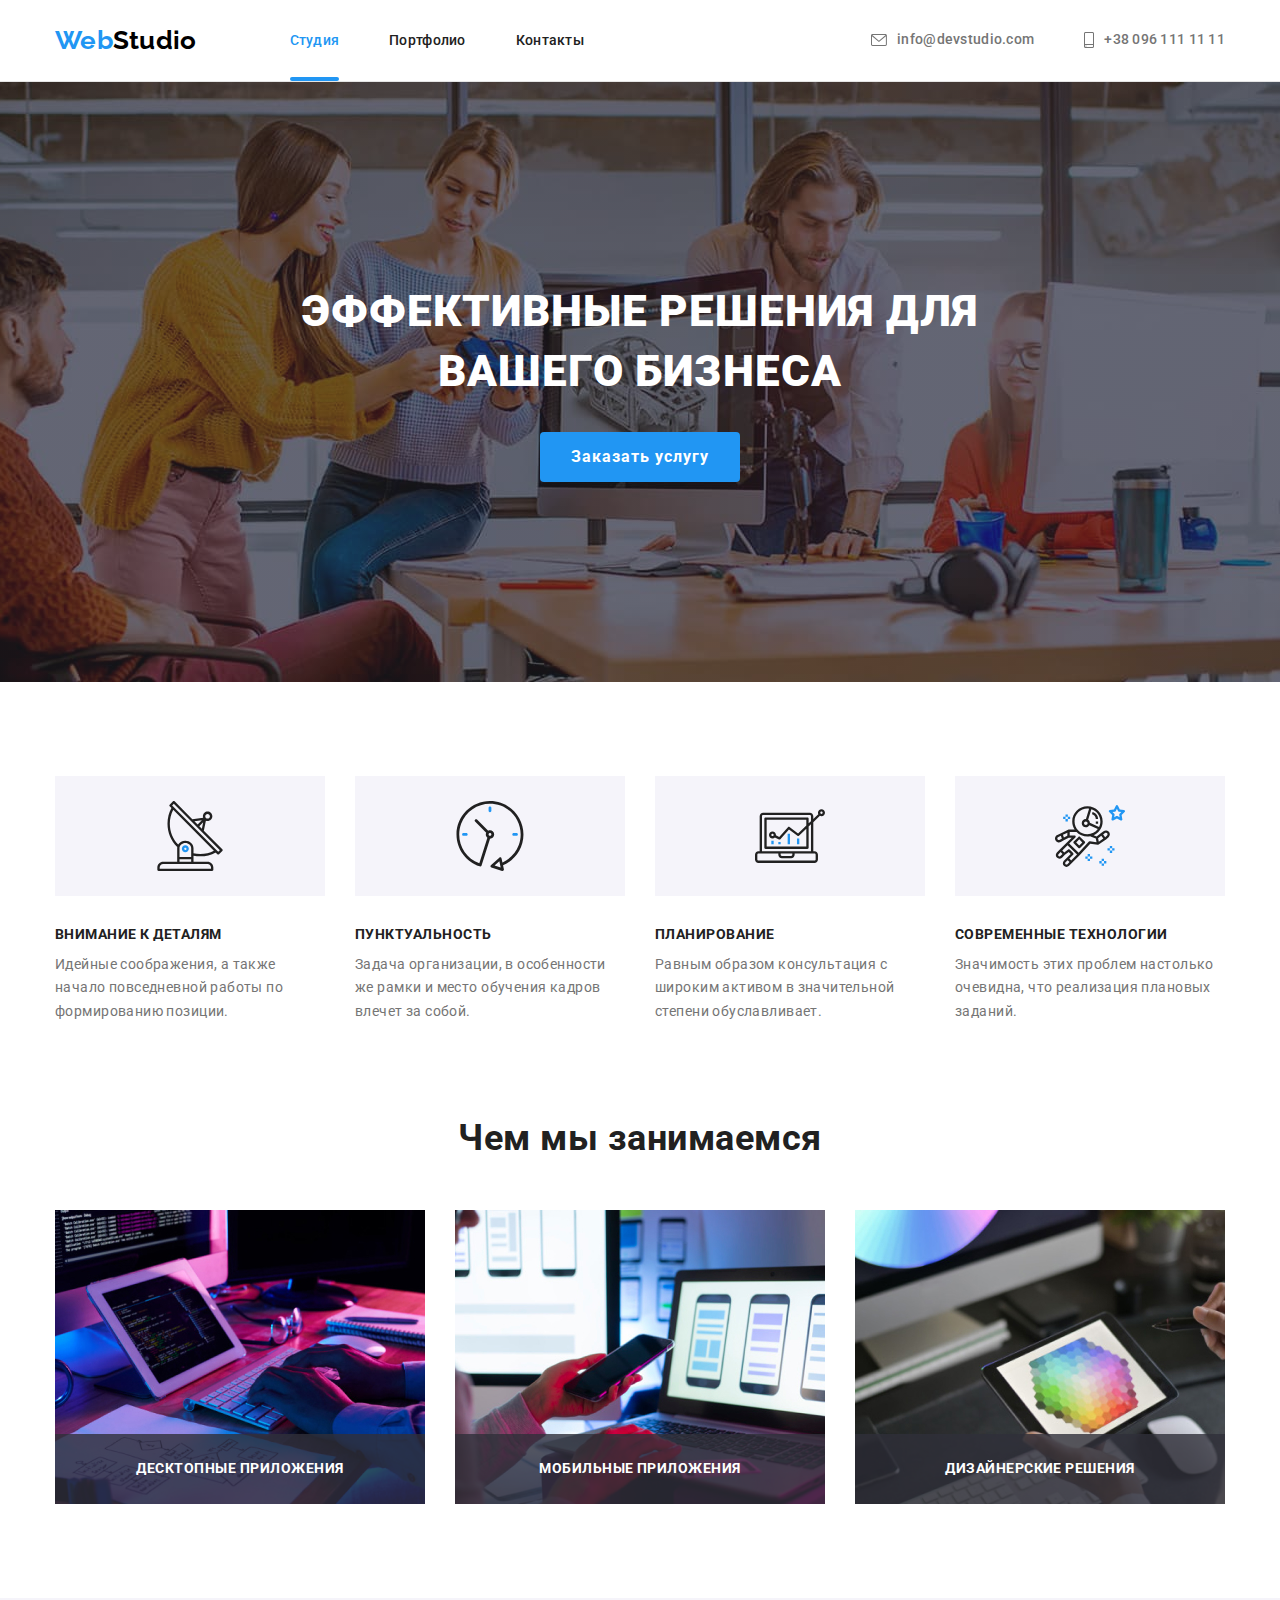
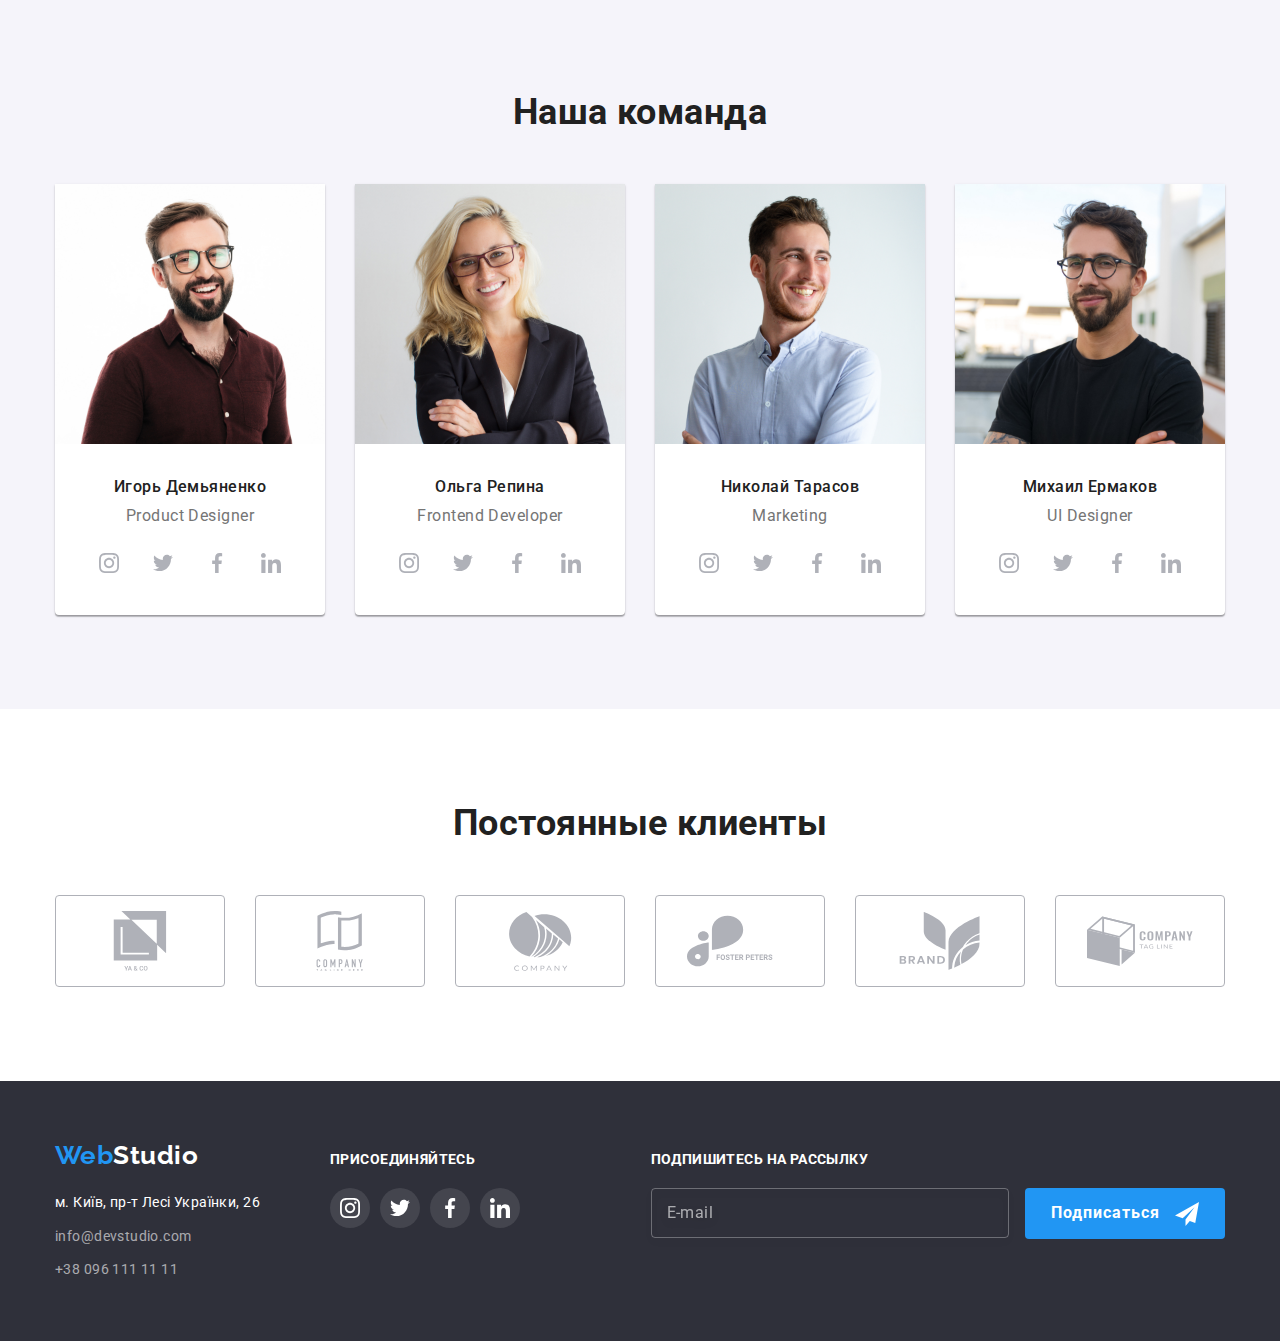
==== index.html @ ef672dd9 "start" ====
<!DOCTYPE html>
<html lang="ru">

<head>
    <meta charset="UTF-8" />
    <meta http-equiv="X-UA-Compatible" content="IE=edge" />
    <meta name="viewport" content="width=device-width, initial-scale=1.0" />
    <link rel="preconnect" href="https://fonts.googleapis.com" />
    <link rel="preconnect" href="https://fonts.gstatic.com" crossorigin />
    <link
        href="https://fonts.googleapis.com/css2?family=Raleway:wght@400;700&family=Roboto:wght@400;500;700;900&display=swap"
        rel="stylesheet" />
    <link rel="stylesheet"
        href="https://cdnjs.cloudflare.com/ajax/libs/modern-normalize/1.0.0/modern-normalize.min.css" />
    <link rel="stylesheet" href="./css/styles.css" />
    <title>Document</title>
</head>

<body>
    <header>
        <div class="container box-header">
            <nav class="navi">
                <a href="./index.html" class="logo item"><span class="accent">Web</span>Studio</a>
                <ul class="navi-item">
                    <li class="item"><a href="./index.html" class="navi-list on-page">Студия</a></li>
                    <li class="item"><a href="./portfolio.html" class="navi-list">Портфолио</a></li>
                    <li class="item"><a href="" class="navi-list">Контакты</a></li>
                </ul>
            </nav>
            <ul class="header-contact">
                <li class="item">
                    <a href="mailto:info@devstudio.com" class="contact-us">
                        <svg class="contact-icon" width="16" height="12">
                            <use href="images/sprite.svg#icon-envelope"></use>
                        </svg>
                        info@devstudio.com</a>
                </li>
                <li class="item">
                    <a href="tel:+380961111111" class="contact-us">
                        <svg class="contact-icon" width="10" height="16">
                            <use href="images/sprite.svg#icon-smartphone"></use>
                        </svg>
                        +38 096 111 11 11</a>
                </li>
            </ul>
        </div>
    </header>
    <main>
        <section class="hero section">
            <div class="container">
                <h1 class="hero-head">Эффективные решения для вашего бизнеса</h1>
                <button type="button" class="order" data-modal-open>Заказать услугу</button>
            </div>
        </section>
        <section class="qualities section no-padding">
            <div class="container">
                <h2 class="display">Основне качества</h2>
                <ul class="flex-box qualities-box">
                    <li class="item">
                        <div class="qualities-picture">
                            <svg class="qualities-svg" width="70" height="70">
                                <use href="images/sprite.svg#icon-antenna"></use>
                            </svg>
                        </div>
                        <h3 class="qualities-heading">Внимание к деталям</h3>
                        <p class="qualities-text">
                            Идейные соображения, а также начало повседневной работы по формированию позиции.
                        </p>
                    </li>
                    <li class="item">
                        <div class="qualities-picture">
                            <svg class="qualities-svg" width="70" height="70">
                                <use href="images/sprite.svg#icon-clock"></use>
                            </svg>
                        </div>
                        <h3 class="qualities-heading">Пунктуальность</h3>
                        <p class="qualities-text">
                            Задача организации, в особенности же рамки и место обучения кадров влечет за собой.
                        </p>
                    </li>
                    <li class="item">
                        <div class="qualities-picture">
                            <svg class="qualities-svg" width="70" height="70">
                                <use href="images/sprite.svg#icon-diagram"></use>
                            </svg>
                        </div>
                        <h3 class="qualities-heading">Планирование</h3>
                        <p class="qualities-text">
                            Равным образом консультация с широким активом в значительной степени обуславливает.
                        </p>
                    </li>
                    <li class="item">
                        <div class="qualities-picture">
                            <svg class="qualities-svg" width="70" height="70">
                                <use href="images/sprite.svg#icon-astronaut"></use>
                            </svg>
                        </div>
                        <h3 class="qualities-heading">Современные технологии</h3>
                        <p class="qualities-text">
                            Значимость этих проблем настолько очевидна, что реализация плановых заданий.
                        </p>
                    </li>
                </ul>
            </div>
        </section>
        <section class="occupation section">
            <div class="container">
                <h2 class="section-heading">Чем мы занимаемся</h2>
                <ul class="flex-box ocupation-box">
                    <li class="item">
                        <img src="./images/img1.jpg" alt="кодинг ночью" width="370" />
                        <p class="oucupation-description">Десктопные приложения</p>
                    </li>
                    <li class="item">
                        <img src="./images/img2.jpg" alt="рука с телефоном" width="370" />
                        <p class="oucupation-description">Мобильные приложения</p>
                    </li>
                    <li class="item">
                        <img src="./images/img3.jpg" alt="рука с планшетом" width="370" />
                        <p class="oucupation-description">Дизайнерские решения</p>
                    </li>
                </ul>
            </div>
        </section>
        <section class="team section">
            <div class="container">
                <h2 class="section-heading">Наша команда</h2>
                <ul class="flex-box">
                    <li class="team-card">
                        <img class="team-photo" src="./images/igor.jpg" alt="фото Игорь Демьяненко" width="270" />
                        <div class="team-description">
                            <h3 class="card-heading">Игорь Демьяненко</h3>
                            <p class="card-text">Product Designer</p>
                            <ul class="flex-box">
                                <li class="team-box-link">
                                    <a class="item" href="" aria-label="instagram">
                                        <svg class="team-svg" width="20" height="20">
                                            <use href="images/sprite.svg#icon-instagram"></use>
                                        </svg>
                                    </a>
                                </li>
                                <li class="team-box-link">
                                    <a class="item" href="" aria-label="twitter">
                                        <svg class="team-svg" width="20" height="20">
                                            <use href="images/sprite.svg#icon-twitter"></use>
                                        </svg>
                                    </a>
                                </li>
                                <li class="team-box-link">
                                    <a class="item" href="" aria-label="facebook">
                                        <svg class="team-svg" width="20" height="20">
                                            <use href="images/sprite.svg#icon-facebook"></use>
                                        </svg>
                                    </a>
                                </li>
                                <li class="team-box-link">
                                    <a class="item" href="" aria-label="linkedin">
                                        <svg class="team-svg" width="20" height="20">
                                            <use href="images/sprite.svg#icon-linkedin"></use>
                                        </svg>
                                    </a>
                                </li>
                            </ul>
                        </div>
                    </li>
                    <li class="team-card">
                        <img class="team-photo" src="./images/olga.jpg" alt="фото Ольга Репина" width="270" />
                        <div class="team-description">
                            <h3 class="card-heading">Ольга Репина</h3>
                            <p class="card-text">Frontend Developer</p>
                            <ul class="flex-box">
                                <li class="team-box-link">
                                    <a class="item" href="" aria-label="instagram">
                                        <svg class="team-svg" width="20" height="20">
                                            <use href="images/sprite.svg#icon-instagram"></use>
                                        </svg>
                                    </a>
                                </li>
                                <li class="team-box-link">
                                    <a class="item" href="" aria-label="twitter">
                                        <svg class="team-svg" width="20" height="20">
                                            <use href="images/sprite.svg#icon-twitter"></use>
                                        </svg>
                                    </a>
                                </li>
                                <li class="team-box-link">
                                    <a class="item" href="" aria-label="facebook">
                                        <svg class="team-svg" width="20" height="20">
                                            <use href="images/sprite.svg#icon-facebook"></use>
                                        </svg>
                                    </a>
                                </li>
                                <li class="team-box-link">
                                    <a class="item" href="" aria-label="linkedin">
                                        <svg class="team-svg" width="20" height="20">
                                            <use href="images/sprite.svg#icon-linkedin"></use>
                                        </svg>
                                    </a>
                                </li>
                            </ul>
                        </div>
                    </li>
                    <li class="team-card">
                        <img class="team-photo" src="./images/nicholas.jpg" alt="фото Николай Тарасов" width="270" />
                        <div class="team-description">
                            <h3 class="card-heading">Николай Тарасов</h3>
                            <p class="card-text">Marketing</p>
                            <ul class="flex-box">
                                <li class="team-box-link">
                                    <a class="item" href="" aria-label="instagram">
                                        <svg class="team-svg" width="20" height="20">
                                            <use href="images/sprite.svg#icon-instagram"></use>
                                        </svg>
                                    </a>
                                </li>
                                <li class="team-box-link">
                                    <a class="item" href="" aria-label="twitter">
                                        <svg class="team-svg" width="20" height="20">
                                            <use href="images/sprite.svg#icon-twitter"></use>
                                        </svg>
                                    </a>
                                </li>
                                <li class="team-box-link">
                                    <a class="item" href="" aria-label="facebook">
                                        <svg class="team-svg" width="20" height="20">
                                            <use href="images/sprite.svg#icon-facebook"></use>
                                        </svg>
                                    </a>
                                </li>
                                <li class="team-box-link">
                                    <a class="item" href="" aria-label="linkedin">
                                        <svg class="team-svg" width="20" height="20">
                                            <use href="images/sprite.svg#icon-linkedin"></use>
                                        </svg>
                                    </a>
                                </li>
                            </ul>
                        </div>
                    </li>
                    <li class="team-card">
                        <img class="team-photo" src="./images/michael.jpg" alt="фото Михаил Ермаков" width="270" />
                        <div class="team-description">
                            <h3 class="card-heading">Михаил Ермаков</h3>
                            <p class="card-text">UI Designer</p>
                            <ul class="flex-box">
                                <li class="team-box-link">
                                    <a class="item" href="" aria-label="instagram">
                                        <svg class="team-svg" width="20" height="20">
                                            <use href="images/sprite.svg#icon-instagram"></use>
                                        </svg>
                                    </a>
                                </li>
                                <li class="team-box-link">
                                    <a class="item" href="" aria-label="twitter">
                                        <svg class="team-svg" width="20" height="20">
                                            <use href="images/sprite.svg#icon-twitter"></use>
                                        </svg>
                                    </a>
                                </li>
                                <li class="team-box-link">
                                    <a class="item" href="" aria-label="facebook">
                                        <svg class="team-svg" width="20" height="20">
                                            <use href="images/sprite.svg#icon-facebook"></use>
                                        </svg>
                                    </a>
                                </li>
                                <li class="team-box-link">
                                    <a class="item" href="" aria-label="linkedin">
                                        <svg class="team-svg" width="20" height="20">
                                            <use href="images/sprite.svg#icon-linkedin"></use>
                                        </svg>
                                    </a>
                                </li>
                            </ul>
                        </div>
                    </li>
                </ul>
            </div>
        </section>
        <section class="clients section">
            <div class="container">
                <h2 class="clients-heading">Постоянные клиенты</h2>
                <ul class="flex-box">
                    <li class="clients-box">
                        <a class="clients-link" href="">
                            <svg class="clients-svg" width="106" height="60">
                                <use href="images/sprite.svg#icon-company1"></use>
                            </svg>
                        </a>
                    </li>
                    <li class="clients-box">
                        <a class="clients-link" href="">
                            <svg class="clients-svg" width="106" height="60">
                                <use href="images/sprite.svg#icon-company2"></use>
                            </svg>
                        </a>
                    </li>
                    <li class="clients-box">
                        <a class="clients-link" href="">
                            <svg class="clients-svg" width="106" height="60">
                                <use href="images/sprite.svg#icon-company3"></use>
                            </svg>
                        </a>
                    </li>
                    <li class="clients-box">
                        <a class="clients-link" href="">
                            <svg class="clients-svg" width="106" height="60">
                                <use href="images/sprite.svg#icon-company4"></use>
                            </svg>
                        </a>
                    </li>
                    <li class="clients-box">
                        <a class="clients-link" href="">
                            <svg class="clients-svg" width="106" height="60">
                                <use href="images/sprite.svg#icon-company5"></use>
                            </svg>
                        </a>
                    </li>
                    <li class="clients-box">
                        <a class="clients-link" href="">
                            <svg class="clients-svg" width="106" height="60">
                                <use href="images/sprite.svg#icon-company6"></use>
                            </svg>
                        </a>
                    </li>
                </ul>
            </div>
        </section>
    </main>
    <footer>
        <div class="container">
            <div class="f-links-main">
                <div class="footer-contact">
                    <a href="./index.html" class="logo"><span class="accent">Web</span>Studio</a>
                    <address class="adress">
                        <ul>
                            <li class="item">
                                <a href="https://www.google.com/maps" target="_blank" rel="noopener noreferrer"
                                    class="maps">м. Київ, пр-т Лесі Українки, 26</a>
                            </li>
                            <li class="item">
                                <a href="mailto:info@devstudio.com" class="contact-us">info@devstudio.com</a>
                            </li>
                            <li class="item">
                                <a href="tel:+380961111111" class="contact-us">+38 096 111 11 11</a>
                            </li>
                        </ul>
                    </address>
                </div>
                <div class="connect">
                    <h2 class="connect-heading">присоединяйтесь</h2>
                    <ul class="connect-box">
                        <li class="footer-social">
                            <a class="connect-links" href="" aria-label="instagram">
                                <svg width="20" height="20">
                                    <use href="images/sprite.svg#icon-instagram"></use>
                                </svg>
                            </a>
                        </li>
                        <li class="footer-social">
                            <a class="connect-links" href="" aria-label="twitte">
                                <svg width="20" height="20">
                                    <use href="images/sprite.svg#icon-twitter"></use>
                                </svg>
                            </a>
                        </li>
                        <li class="footer-social">
                            <a class="connect-links" href="" aria-label="facebook">
                                <svg width="20" height="20">
                                    <use href="images/sprite.svg#icon-facebook"></use>
                                </svg>
                            </a>
                        </li>
                        <li class="footer-social">
                            <a class="connect-links" href="" aria-label="linkedin">
                                <svg width="20" height="20">
                                    <use href="images/sprite.svg#icon-linkedin"></use>
                                </svg>
                            </a>
                        </li>
                    </ul>
                </div>
                <div class="subscribe">
                    <h2 class="subscribe-heading">Подпишитесь на рассылку</h2>
                    <div class="subscribe-box">
                        <form>
                            <input class="input-email" type="email" name="email" id="mail" placeholder="E-mail"
                                required />
                            <button class="sub-btn" type="submit">Подписаться
                                <svg class="sub-icon" width="24" height="24">
                                    <use href="images/sprite.svg#icon-icon-send"></use>
                                </svg>
                            </button>
                        </form>
                    </div>
                </div>
            </div>
        </div>
    </footer>
    <div class="back-drop is-hidden" data-modal>
        <div class="modal">
            <h2 class="modal-heading">Оставьте свои данные, мы вам перезвоним</h2>
            <button type="button" class="modal-close" data-modal-close>
                <svg width="10" height="10">
                    <use href="images/sprite.svg#icon-close"></use>
                </svg>
            </button>
            <form class="modal-form">
                <ul class="item">
                    <li class="form-box">
                        <label class="form-name" for="name">Имя</label>
                        <input class="form-input" type="text" name="name" id="name" required>
                        <svg class="form-svg" width="18" height="18">
                            <use href="images/sprite.svg#icon-person"></use>
                        </svg>
                    </li>
                    <li class="form-box">
                        <label class="form-name" for="tel">Телефон</label>
                        <input class="form-input" type="tel" name="tel" id="tel" required>
                        <svg class="form-svg" width="18" height="18">
                            <use href="images/sprite.svg#icon-phone"></use>
                        </svg>
                    </li>
                    <li class="form-box">
                        <label class="form-name" for="mail">Почта</label>
                        <input class="form-input" type="email" name="mail" id="tel" required>
                        <svg class="form-svg" width="18" height="18">
                            <use href="images/sprite.svg#icon-email"></use>
                        </svg>
                    </li>
                    <li class="form-box">
                        <label class="form-name" for="text">Комментарий</label>
                        <textarea class="form-input box" name="text" id="text" placeholder="Введите текст"></textarea>
                    </li>
                </ul>
                <div class="form-check">
                    <input class="display form-checkbox" type="checkbox" name="" id="licence">
                    <label class="check-name" for="licence" required>
                        <svg class="check-svg" width="11" height="8">
                            <use href="images/sprite.svg#icon-check"></use>
                        </svg>Соглашаюсь с рассылкой и принимаю <a href="">Условия
                            договора</a>
                    </label>

                    <button class="modal-button" type="submit">Отправить</button>
                </div>

            </form>
        </div>
    </div>
    <script src="./js/modal.js"></script>
</body>

</html>
---- css/styles.css ----
:root {
  --main-haeding-color: #ffffff;
  --accent-color: #2196f3;
  --logo-color: #000000;
  --heading-color: #212121;
  --text-color: #757575;
  --block-color: #f5f4fa;
  --footer-color: #2f303a;
  --footer-contact: rgba(255, 255, 255, 0.6);
  --blackout: rgba(47, 48, 58, 0.4);
  --link: #afb1b8;
}

/* общие классы*/
body {
  font-family: 'Roboto', sans-serif;
  color: var(--text-color);
  letter-spacing: 0.03em;
}

ul {
  list-style: none;
  margin-top: 0;
  margin-bottom: 0;
  padding-left: 0;
}

.section-heading,
.qualities-heading,
.portfolio-heading,
.card-heading,
.clients-heading,
.navi .navi-list {
  color: var(--heading-color);
}

.container {
  max-width: 1200px;
  margin: 0 auto;
  padding-left: 15px;
  padding-right: 15px;
}

h1,
h2,
h3,
p {
  margin-top: 0;
  margin-bottom: 0;
}

.section {
  padding-top: 94px;
  padding-bottom: 94px;
}

.flex-box {
  display: flex;
}

/* начало */
header {
  border-bottom: 1px solid #e5e5e5;
}

.logo {
  font-family: 'Raleway', sans-serif;
  font-size: 26px;
  font-weight: 700;
  text-decoration: none;
}
.navi>.item {
  margin-right: 93px;
}
.navi .logo {
  color: var(--logo-color);
}

.logo .accent {
  color: var(--accent-color);
}

/* nav */
.box-header {
  display: flex;
  align-items: center;

  font-size: 14px;
  font-weight: 500;
}

.navi {
  display: flex;
  align-items: center;

  letter-spacing: 0.02em;
}

.navi .navi-item {
  display: flex;
}

.navi-item > .item {
  position: relative;

  margin-right: 50px;
  padding-top: 32px;
  padding-bottom: 32px;
}

.navi-item > .item:last-child {
  margin-right: 0px;
}

.navi-item .navi-list {
  line-height: 1.14;
  text-decoration: none;

  transition: color 250ms cubic-bezier(0.4, 0, 0.2, 1);
}

.navi-item .navi-list:hover,
.navi-item .navi-list:focus {
  color: var(--accent-color);
}

.navi .on-page {
  color: var(--accent-color);
}
.navi .on-page::after {
  content: '';

  position: absolute;
  left: 0;
  bottom: 0;
  display: block;

  width: 100%;
  height: 4px;
  background-color: var(--accent-color);

  border-radius: 2px;
}
/* контакты хедер */
.header-contact {
  display: flex;
  margin-left: auto;
}

.contact-us {
  display: flex;
  align-items: center;

  color: var(--text-color);
  text-decoration: none;

  font-size: 14px;
  letter-spacing: 0.02em;
  line-height: 1.14;

  transition: color 250ms cubic-bezier(0.4, 0, 0.2, 1);
}

.contact-us:focus,
.contact-us:hover {
  color: var(--accent-color);
  fill: currentColor;
}

.header-contact > .item {
  margin-right: 50px;
  fill: currentColor;
}

.header-contact > .item:last-child {
  margin-right: 0px;
}

.header-contact .contact-icon {
  fill: currentColor;

  margin-right: 10px;
}

/* hero */
.hero {
  background-color: var(--footer-color);
  background-image: linear-gradient(var(--blackout), var(--blackout)), url(../images/img-hero.jpg);
  background-repeat: no-repeat;
  background-position: center;
  background-size: 1600px;
  letter-spacing: 0.06em;
  text-align: center;
  padding: 200px 0;
}

.hero .hero-head {
  max-width: 696px;
  margin-left: auto;
  margin-right: auto;
  margin-top: 0;
  margin-bottom: 30px;

  color: var(--main-haeding-color);
  text-align: center;
  font-weight: 900;
  font-size: 44px;
  line-height: 1.36;
  text-transform: uppercase;
}

.hero .order,
.sub-btn,
.modal-button {
  min-width: 200px;
  padding: 10px 10px;
  border-radius: 4px;
  border: 1px solid transparent;

  color: var(--main-haeding-color);
  background-color: var(--accent-color);
  font-family: inherit;
  font-weight: 700;
  font-size: 16px;
  line-height: 1.8;
  letter-spacing: 0.06em;
  cursor: pointer;
}

/* основные качества */
.display {
  position: absolute;
  width: 1px;
  height: 1px;
  margin: -1px;
  border: 0;
  padding: 0;

  white-space: nowrap;
  clip-path: inset(100%);
  clip: rect(0 0 0 0);
  overflow: hidden;
}

.no-padding {
  padding-bottom: 0px;
}

.qualities-box .qualities-picture {
  display: flex;
  align-items: center;
  justify-content: center;

  width: 270px;
  height: 120px;
  background-color: #f5f4fa;

  margin-bottom: 30px;
}

.qualities-heading {
  margin-bottom: 10px;

  font-weight: 700;
  font-size: 14px;
  text-transform: uppercase;
}

.qualities-text {
  font-weight: 400;
  font-size: 14px;
  line-height: 1.71;
  letter-spacing: 0.03em;
}

.qualities-box > .item {
  max-width: 270px;
  margin-right: 30px;
}

.qualities-box > .item:last-child {
  margin-right: 0px;
}

/* Чем мы занимаемся */

.section-heading {
  margin-bottom: 50px;

  font-weight: 700;
  font-size: 36px;
  text-align: center;
  line-height: 1.16;
}

.ocupation-box > .item {
  position: relative;

  margin-right: 30px;
}

.ocupation-box > .item:last-child {
  margin-right: 0px;
}
.ocupation-box img {
  display: block;
}
.oucupation-description {
  position: absolute;
  left: 0;
  bottom: 0;

  width: 100%;
  padding: 27px 0;

  text-align: center;
  text-transform: uppercase;
  font-weight: 700;
  font-size: 14px;
  line-height: 1.14;
  color: var(--main-haeding-color);

  background-color: rgba(47, 48, 58, 0.8);
}

/* наша команда */
.team {
  background-color: var(--block-color);
}

.team-card {
  margin-right: 30px;

  background-color: var(--main-haeding-color);
  box-shadow: 0px 1px 3px rgba(0, 0, 0, 0.12), 0px 1px 1px rgba(0, 0, 0, 0.14),
    0px 2px 1px rgba(0, 0, 0, 0.2);
  border-radius: 0px 0px 4px 4px;
  text-align: center;
}

.team-card:last-child {
  margin-right: 0px;
}

.team-description {
  padding: 30px 0;
}

.team-description > .flex-box {
  justify-content: center;
}

.team-card .card-heading {
  margin-bottom: 10px;

  font-weight: 500;
  font-size: 16px;
}

.team-card .card-text {
  margin-bottom: 16px;
  font-weight: 400;
  font-size: 16px;
}

.team-box-link {
  margin-right: 10px;
}

.team-card .team-box-link:last-child {
  margin-right: 0px;
}

.team-box-link > .item {
  display: flex;
  justify-content: center;
  align-items: center;
  width: 44px;
  height: 44px;
  color: var(--link);
  fill: currentColor;
  border-radius: 50px;

  transition: background-color 250ms cubic-bezier(0.4, 0, 0.2, 1);
}

.team-box-link > .item:hover,
.team-box-link > .item:focus {
  background-color: var(--accent-color);
  fill: var(--main-haeding-color);
}

/*  наши клиенты */

.clients .clients-heading {
  margin-bottom: 50px;

  font-weight: 700;
  font-size: 36px;
  line-height: 1.16;
  text-align: center;
}

.clients-link {
  display: flex;
  justify-content: center;
  align-items: center;
  width: 170px;
  height: 92px;
  color: var(--link);

  border: 1px solid var(--link);
  border-radius: 4px;

  transition: border-color 250ms cubic-bezier(0.4, 0, 0.2, 1),
    color 250ms cubic-bezier(0.4, 0, 0.2, 1);
}

.clients-box .clients-svg {
  fill: currentColor;
}

.clients-box:not(:last-child) {
  margin-right: 30px;
}

.clients-link:hover,
.clients-link:focus {
  border-color: var(--accent-color);
  color: var(--accent-color);
}
/* modal */
.back-drop {
  position: fixed;
  top: 0;
  left: 0;

  width: 100%;
  height: 100%;
  background-color: rgba(0, 0, 0, 0.2);
  transition: opacity 250ms cubic-bezier(0.4, 0, 0.2, 1), visibility 250ms cubic-bezier(0.4, 0, 0.2, 1) ;
}

.back-drop.is-hidden {
  pointer-events: all;
  opacity: 0;
  visibility: hidden;
}

.modal {
  position: absolute;
  top: 50%;
  left: 50%;

  padding: 40px;
  transform: translate(-50%, -50%);

  background-color: white;
}
.modal > .modal-heading{
  margin-bottom: 12px;

  font-weight: 700;
  font-size: 20px;
  line-height: 23px;
  text-align: center;
  letter-spacing: 0.03em;
  color: #212121;
}
.modal > .modal-close {
  position: absolute;
  top: 8px;
  right: 8px;

  display: flex;
  justify-content: center;
  align-items: center;

  width: 30px;
  height: 30px;


  border-radius: 30px;
  border: 1px solid rgba(0, 0, 0, 0.1);
  background-color: transparent;
  cursor: pointer;

  transition: fill 250ms cubic-bezier(0.4, 0, 0.2, 1);
  
}
.modal>.modal-close:focus,
.modal>.modal-close:hover{
  fill: var(--accent-color);
}
.modal-form > .item{
  margin-bottom: 20px;
}
.form-box{
  position: relative;

  display: flex;
  flex-direction: column;
  justify-content: center;
  margin-bottom: 10px;
}
.form-name{
  font-size: 12px;
  line-height: 1.16;
  letter-spacing: 0.01em;

  margin-bottom: 4px;
  
}
.form-input{
  padding: 10px 42px;
  width: 100%;

  border: 1px solid rgba(33, 33, 33, 0.2);
  border-radius: 4px;
  transition: border-color 250ms cubic-bezier(0.4, 0, 0.2, 1);
}
.form-input:hover,
.form-input:focus{
  border-color: var(--accent-color);
 
}
.form-box > .form-svg{
  position: absolute;
  top: 50%;
  left: 12px;
  transition: fill 250ms cubic-bezier(0.4, 0, 0.2, 1);
}
.form-input:hover ~ .form-svg,
.form-input:focus ~ .form-svg{
  fill: var(--accent-color);
}

.form-box > .box{
  min-height: 120px;
  padding: 12px 16px;
  resize: none;
}
.form-input > .box::placeholder{
  font-size: 14px;
  line-height: 1.16;
  letter-spacing: 0.01em;
  
  color: rgba(117, 117, 117, 0.5);
}
.form-check {
  display: flex;
  flex-direction: column;
  justify-content: center;
  align-items: center;

}
.form-check .check-name{
    display: flex;
    align-items: center;
    font-size: 14px;
    line-height: 1.71;
    letter-spacing: 0.03em;
    color: var(--text-color);
    margin-bottom: 30px;
}
.check-name > a{
  color: var(--accent-color);
}
.check-name > .check-svg{
    width: 16px;
    height: 16px;
    margin-right: 8px;
    border: 2px solid black;
    transition: background-color 250ms cubic-bezier(0.4, 0, 0.2, 1)
}
.form-checkbox:checked ~ .check-name>.check-svg{
  background-color: var(--accent-color);
  border: none;
}
/* footer */
footer {
  background-color: var(--footer-color);
  padding: 60px 0;
}

.f-links-main {
  display: flex;
  align-items: baseline;
}

.footer-contact {
  margin-right: 70px;
}

.footer-contact > .logo {
  display: inline-block;
  margin-bottom: 20px;
}

.adress {
  font-style: normal;
}

.adress .item {
  margin-bottom: 9px;
}

.adress .item:last-child {
  margin-bottom: 0px;
}

.footer-contact {
  font-weight: 400;
}

.footer-contact .logo {
  color: var(--main-haeding-color);
}

.footer-contact .maps {
  font-weight: 400;
  font-size: 14px;
  line-height: 1.71;
  letter-spacing: 0.03em;

  color: var(--main-haeding-color);
  text-decoration: none;
}

.footer-contact .contact-us {
  color: var(--footer-contact);
  font-weight: 400;
  line-height: 24px;
  letter-spacing: 0.03em;
}

.connect .connect-heading,
.subscribe-heading {
  margin-bottom: 20px;

  font-weight: 700;
  font-size: 14px;
  line-height: 1.14;
  letter-spacing: 0.03em;
  text-transform: uppercase;
  color: var(--main-haeding-color);
}

.connect-box {
  display: flex;
}

.connect-box .footer-social:not(:last-child) {
  margin-right: 10px;
}

.footer-social .connect-links {
  display: flex;
  justify-content: center;
  align-items: center;
  width: 40px;
  height: 40px;

  color: var(--main-haeding-color);
  fill: currentColor;
  background-color: rgba(255, 255, 255, 0.1);
  border-radius: 50px;

  transition: background-color 250ms cubic-bezier(0.4, 0, 0.2, 1);
}

.footer-social .connect-links:hover,
.footer-social .connect-links:focus {
  background-color: var(--accent-color);
}
/* subscrible */
.subscribe{
  margin-left: auto;
}

.input-email{
  width: 358px;
  height: 50px;
  padding: 16px 15px;
  margin-right: 12px;

  background-color: transparent;
  border: 1px solid rgba(255, 255, 255, 0.3);
  filter: drop-shadow(0px 4px 4px rgba(0, 0, 0, 0.15));
  border-radius: 4px;
  color: #ffffff;
}
.input-email::placeholder{
  font-size: 16px;
  line-height:1.25;
  letter-spacing: 0.03em;
  color: rgba(255, 255, 255, 0.6);
}

.sub-icon{
  margin-left: 10px;
  vertical-align: middle;
}

/* портфолио */
.portfolio .filter {
  display: flex;
  justify-content: center;
  margin-bottom: 50px;
}

.filter > .item {
  margin-right: 6px;
}

.filter > .item:last-child {
  margin-right: 0px;
}

.filter .filter-buttun {
  padding: 6px 22px;

  background-color: var(--block-color);
  border-radius: 4px;
  border: none;

  font-weight: 500;
  font-size: 16px;
  line-height: 1.62;
  text-align: center;
  letter-spacing: 0.03em;
  font-family: inherit;
  cursor: pointer;

  transition: color 250ms cubic-bezier(0.4, 0, 0.2, 1),
    background-color 250ms cubic-bezier(0.4, 0, 0.2, 1),
    box-shadow 250ms cubic-bezier(0.4, 0, 0.2, 1);
}

.portfolio .filter-buttun:hover,
.portfolio .filter-buttun:focus {
  color: var(--main-haeding-color);
  background-color: var(--accent-color);
  box-shadow: 0px 3px 1px rgba(0, 0, 0, 0.1), 0px 1px 2px rgba(0, 0, 0, 0.08),
    0px 2px 2px rgba(0, 0, 0, 0.12);
}

/* боксы портфолио */
.work-box {
  display: flex;
  flex-wrap: wrap;
}

.portfolio-box {
  width: calc((100% - 2 * 30px) / 3);
  margin-right: 30px;
  margin-bottom: 30px;

  transition: box-shadow 250ms cubic-bezier(0.4, 0, 0.2, 1);
}

.portfolio-overlay{
  position: relative;
  overflow: hidden;
}
.portfolio-overlay .overlay-text{
  position: absolute;
  
  width: 100%;
  height: 100%;
  background-color: var(--accent-color);
  opacity: 0.9;
  padding: 63px 24px;

  transform: translateY(0);
  transition: transform 250ms cubic-bezier(0.4, 0, 0.2, 1);
  }

.overlay-text > p{
  font-weight: 400;
  font-size: 18px;
  line-height: 1.56;
  letter-spacing: 0.03em;
  color: var(--main-haeding-color);
}

.portfolio-box:hover {
  box-shadow: 0px 1px 1px rgba(0, 0, 0, 0.12), 0px 4px 4px rgba(0, 0, 0, 0.06),
    1px 4px 6px rgba(0, 0, 0, 0.16);
}
.portfolio-box:hover .overlay-text{
  transform: translateY(-100%);
}

.portfolio-box:nth-child(3n + 3) {
  margin-right: 0px;
}

.portfolio-box .portfolio-img {
  display: block;
}

.portfolio-box .box-description {
  padding: 20px 24px;
  border: 1px solid #eeeeee;
  border-top: none;
}

.box-description .portfolio-heading {
  font-weight: 700;
  font-size: 18px;
  line-height: 2;
}

.box-description .portfolio-text {
  font-size: 16px;
  line-height: 1.88;
}
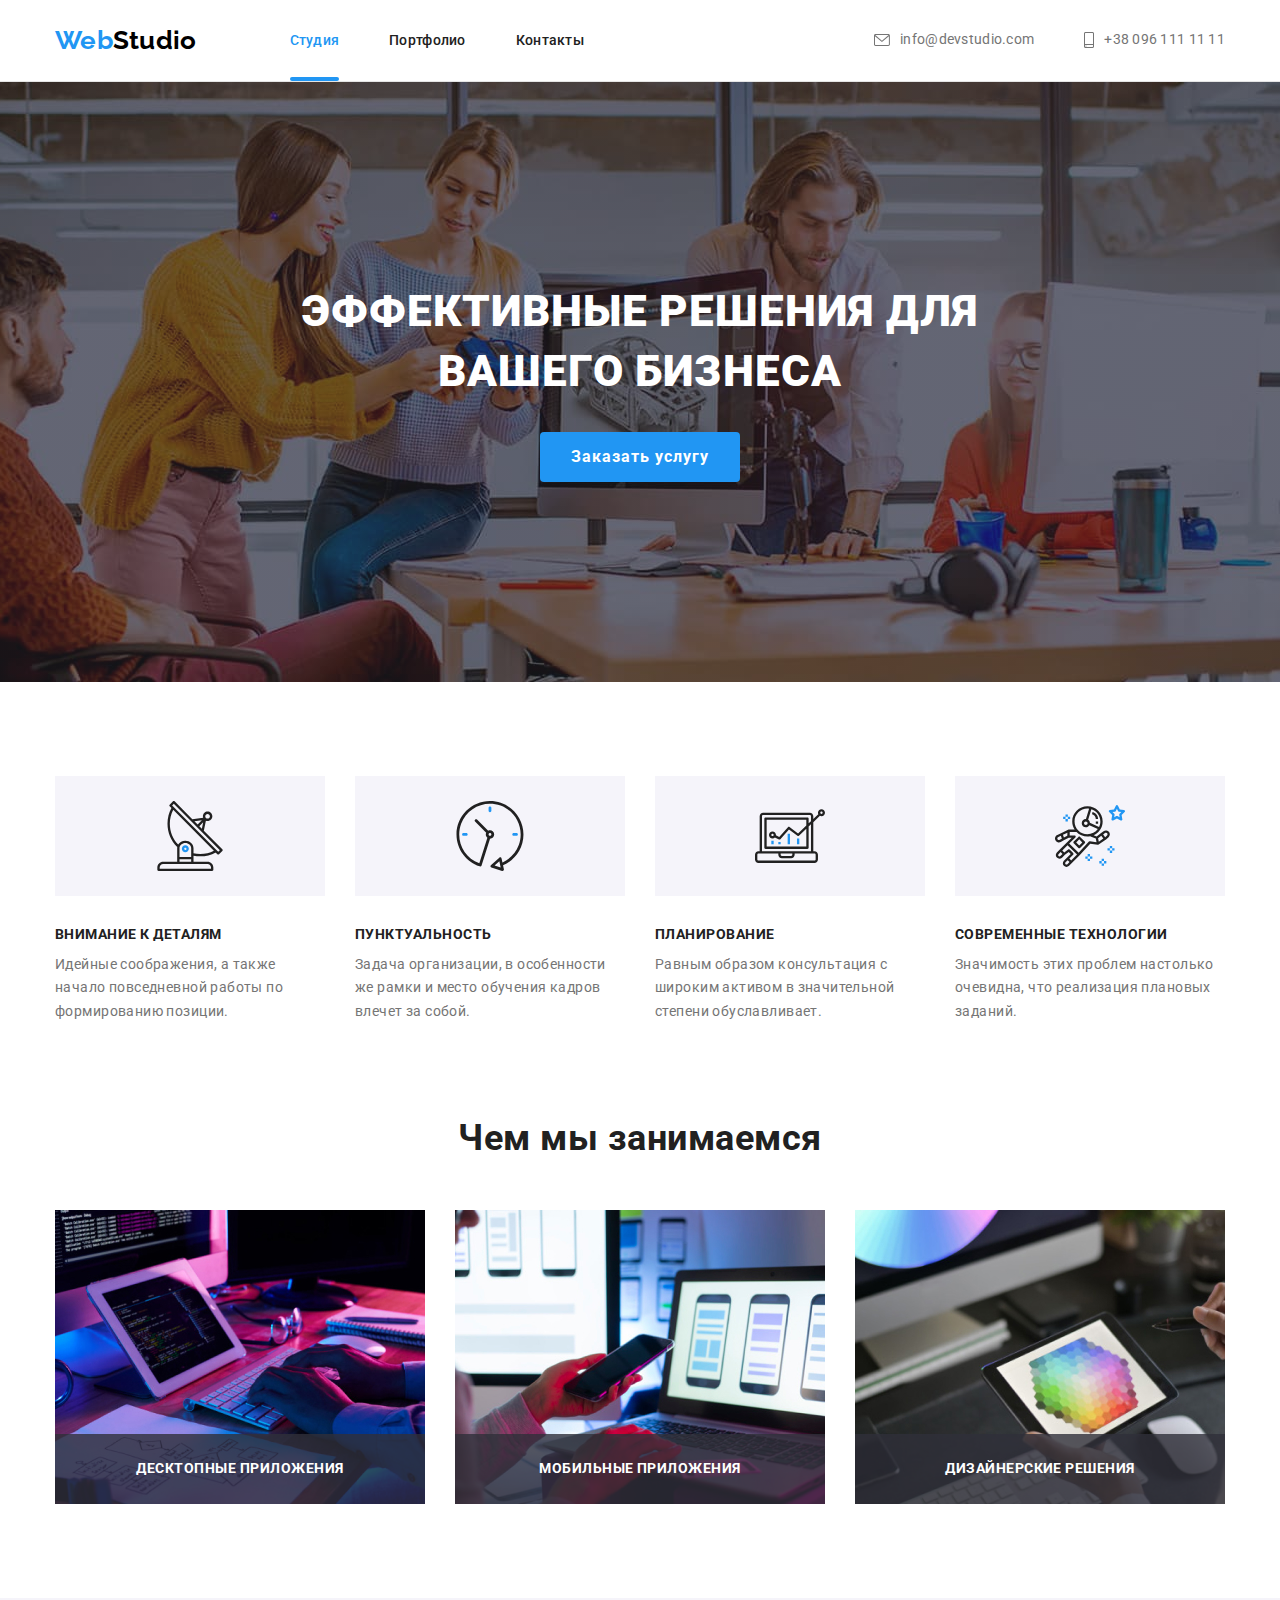
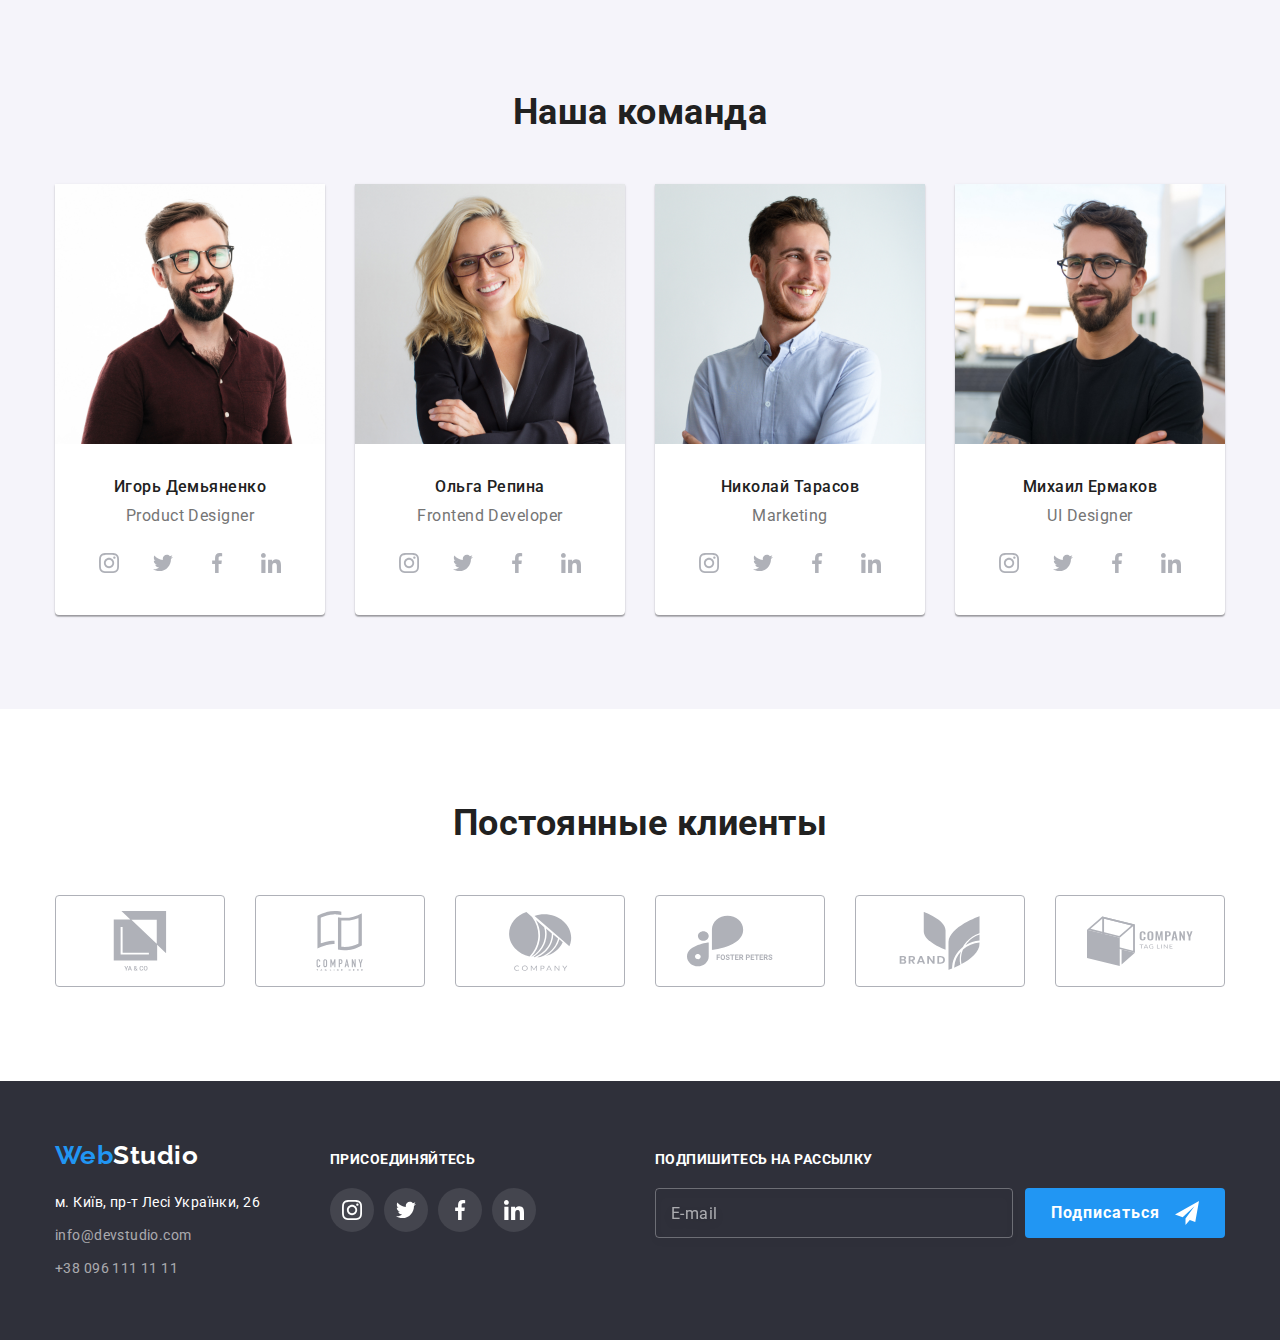
==== commit e484d1d8: "fist commit bem" ====
--- a/index.html
+++ b/index.html
@@ -17,27 +17,33 @@
 </head>
 
 <body>
-    <header>
-        <div class="container box-header">
+    <header class="header">
+        <div class="header__box container ">
             <nav class="navi">
-                <a href="./index.html" class="logo item"><span class="accent">Web</span>Studio</a>
-                <ul class="navi-item">
-                    <li class="item"><a href="./index.html" class="navi-list on-page">Студия</a></li>
-                    <li class="item"><a href="./portfolio.html" class="navi-list">Портфолио</a></li>
-                    <li class="item"><a href="" class="navi-list">Контакты</a></li>
-                </ul>
+                <a href="./index.html" class="logo logo--header">
+                    <span class="logo__accent">Web</span>Studio</a>
+                <ul class="navi__list">
+                    <li class="navi__item">
+                        <a href="./index.html" class="navi__link navi__link--on-page">Студия</a>
+                    </li>
+                    <li class="navi__item">
+                        <a href="./portfolio.html" class="navi__link">Портфолио</a>
+                    </li>
+                    <li class="navi__item">
+                        <a href="" class="navi__link">Контакты</a>
+                    </li>
             </nav>
-            <ul class="header-contact">
-                <li class="item">
-                    <a href="mailto:info@devstudio.com" class="contact-us">
-                        <svg class="contact-icon" width="16" height="12">
+            <ul class="contact">
+                <li class="contact__item">
+                    <a href="mailto:info@devstudio.com" class="contact__link">
+                        <svg class="contact__icon" width="16" height="12">
                             <use href="images/sprite.svg#icon-envelope"></use>
                         </svg>
                         info@devstudio.com</a>
                 </li>
-                <li class="item">
-                    <a href="tel:+380961111111" class="contact-us">
-                        <svg class="contact-icon" width="10" height="16">
+                <li class="header-contact__item">
+                    <a href="tel:+380961111111" class="contact__link">
+                        <svg class="contact__icon" width="10" height="16">
                             <use href="images/sprite.svg#icon-smartphone"></use>
                         </svg>
                         +38 096 111 11 11</a>
@@ -48,55 +54,55 @@
     <main>
         <section class="hero section">
             <div class="container">
-                <h1 class="hero-head">Эффективные решения для вашего бизнеса</h1>
-                <button type="button" class="order" data-modal-open>Заказать услугу</button>
+                <h1 class="hero__heading">Эффективные решения для вашего бизнеса</h1>
+                <button type="button" class="primary-button" data-modal-open>Заказать услугу</button>
             </div>
         </section>
-        <section class="qualities section no-padding">
+        <section class="qualities section">
             <div class="container">
-                <h2 class="display">Основне качества</h2>
-                <ul class="flex-box qualities-box">
-                    <li class="item">
-                        <div class="qualities-picture">
-                            <svg class="qualities-svg" width="70" height="70">
+                <h2 class="qualities__heading display-hidden">Основне качества</h2>
+                <ul class="qualities-box">
+                    <li class="qualities-box__item">
+                        <div class="qualities-box__picture">
+                            <svg class="qualities-box__svg" width="70" height="70">
                                 <use href="images/sprite.svg#icon-antenna"></use>
                             </svg>
                         </div>
-                        <h3 class="qualities-heading">Внимание к деталям</h3>
-                        <p class="qualities-text">
+                        <h3 class="qualities-box__heading">Внимание к деталям</h3>
+                        <p class="qualities-box__text">
                             Идейные соображения, а также начало повседневной работы по формированию позиции.
                         </p>
                     </li>
-                    <li class="item">
-                        <div class="qualities-picture">
-                            <svg class="qualities-svg" width="70" height="70">
+                    <li class="qualities-box__item">
+                        <div class="qualities-box__picture">
+                            <svg class="qualities-box__svg" width="70" height="70">
                                 <use href="images/sprite.svg#icon-clock"></use>
                             </svg>
                         </div>
-                        <h3 class="qualities-heading">Пунктуальность</h3>
-                        <p class="qualities-text">
+                        <h3 class="qualities-box__heading">Пунктуальность</h3>
+                        <p class="qualities-box__text">
                             Задача организации, в особенности же рамки и место обучения кадров влечет за собой.
                         </p>
                     </li>
-                    <li class="item">
-                        <div class="qualities-picture">
-                            <svg class="qualities-svg" width="70" height="70">
+                    <li class="qualities-box__item">
+                        <div class="qualities-box__picture">
+                            <svg class="qualities-box__svg" width="70" height="70">
                                 <use href="images/sprite.svg#icon-diagram"></use>
                             </svg>
                         </div>
-                        <h3 class="qualities-heading">Планирование</h3>
-                        <p class="qualities-text">
+                        <h3 class="qualities-box__heading">Планирование</h3>
+                        <p class="qualities-box__text">
                             Равным образом консультация с широким активом в значительной степени обуславливает.
                         </p>
                     </li>
-                    <li class="item">
-                        <div class="qualities-picture">
-                            <svg class="qualities-svg" width="70" height="70">
+                    <li class="qualities-box__item">
+                        <div class="qualities-box__picture">
+                            <svg class="qualities-box__svg" width="70" height="70">
                                 <use href="images/sprite.svg#icon-astronaut"></use>
                             </svg>
                         </div>
-                        <h3 class="qualities-heading">Современные технологии</h3>
-                        <p class="qualities-text">
+                        <h3 class="qualities-box__heading">Современные технологии</h3>
+                        <p class="qualities-box__text">
                             Значимость этих проблем настолько очевидна, что реализация плановых заданий.
                         </p>
                     </li>
@@ -105,56 +111,56 @@
         </section>
         <section class="occupation section">
             <div class="container">
-                <h2 class="section-heading">Чем мы занимаемся</h2>
-                <ul class="flex-box ocupation-box">
-                    <li class="item">
-                        <img src="./images/img1.jpg" alt="кодинг ночью" width="370" />
-                        <p class="oucupation-description">Десктопные приложения</p>
-                    </li>
-                    <li class="item">
-                        <img src="./images/img2.jpg" alt="рука с телефоном" width="370" />
-                        <p class="oucupation-description">Мобильные приложения</p>
-                    </li>
-                    <li class="item">
-                        <img src="./images/img3.jpg" alt="рука с планшетом" width="370" />
-                        <p class="oucupation-description">Дизайнерские решения</p>
+                <h2 class="occupation__heading">Чем мы занимаемся</h2>
+                <ul class="ocupation-box">
+                    <li class="ocupation-box__item">
+                        <img class="ocupation-box__img" src="./images/img1.jpg" alt="кодинг ночью" width="370" />
+                        <p class="ocupation-box__description">Десктопные приложения</p>
+                    </li>
+                    <li class="ocupation-box__item">
+                        <img class="ocupation-box__img" src="./images/img2.jpg" alt="рука с телефоном" width="370" />
+                        <p class="ocupation-box__description">Мобильные приложения</p>
+                    </li>
+                    <li class="ocupation-box__item">
+                        <img class="ocupation-box__img" src="./images/img3.jpg" alt="рука с планшетом" width="370" />
+                        <p class="ocupation-box__description">Дизайнерские решения</p>
                     </li>
                 </ul>
             </div>
         </section>
         <section class="team section">
             <div class="container">
-                <h2 class="section-heading">Наша команда</h2>
-                <ul class="flex-box">
-                    <li class="team-card">
-                        <img class="team-photo" src="./images/igor.jpg" alt="фото Игорь Демьяненко" width="270" />
-                        <div class="team-description">
-                            <h3 class="card-heading">Игорь Демьяненко</h3>
-                            <p class="card-text">Product Designer</p>
-                            <ul class="flex-box">
-                                <li class="team-box-link">
-                                    <a class="item" href="" aria-label="instagram">
+                <h2 class="team__heading">Наша команда</h2>
+                <ul class="team-box">
+                    <li class="team-box__card">
+                        <img class="team-box__photo" src="./images/igor.jpg" alt="фото Игорь Демьяненко" width="270" />
+                        <div class="team-box__description">
+                            <h3 class="team-box__heading">Игорь Демьяненко</h3>
+                            <p class="team-box__text">Product Designer</p>
+                            <ul class="social">
+                                <li class="social__item">
+                                    <a class="social__link" href="" aria-label="instagram">
                                         <svg class="team-svg" width="20" height="20">
                                             <use href="images/sprite.svg#icon-instagram"></use>
                                         </svg>
                                     </a>
                                 </li>
-                                <li class="team-box-link">
-                                    <a class="item" href="" aria-label="twitter">
+                                <li class="social__item">
+                                    <a class="social__link" href="" aria-label="twitter">
                                         <svg class="team-svg" width="20" height="20">
                                             <use href="images/sprite.svg#icon-twitter"></use>
                                         </svg>
                                     </a>
                                 </li>
-                                <li class="team-box-link">
-                                    <a class="item" href="" aria-label="facebook">
+                                <li class="social__item">
+                                    <a class="social__link" href="" aria-label="facebook">
                                         <svg class="team-svg" width="20" height="20">
                                             <use href="images/sprite.svg#icon-facebook"></use>
                                         </svg>
                                     </a>
                                 </li>
-                                <li class="team-box-link">
-                                    <a class="item" href="" aria-label="linkedin">
+                                <li class="social__item">
+                                    <a class="social__link" href="" aria-label="linkedin">
                                         <svg class="team-svg" width="20" height="20">
                                             <use href="images/sprite.svg#icon-linkedin"></use>
                                         </svg>
@@ -163,35 +169,35 @@
                             </ul>
                         </div>
                     </li>
-                    <li class="team-card">
-                        <img class="team-photo" src="./images/olga.jpg" alt="фото Ольга Репина" width="270" />
-                        <div class="team-description">
-                            <h3 class="card-heading">Ольга Репина</h3>
-                            <p class="card-text">Frontend Developer</p>
-                            <ul class="flex-box">
-                                <li class="team-box-link">
-                                    <a class="item" href="" aria-label="instagram">
+                    <li class="team-box__card">
+                        <img class="team-box__photo" src="./images/olga.jpg" alt="фото Ольга Репина" width="270" />
+                        <div class="team-box__description">
+                            <h3 class="team-box__heading">Ольга Репина</h3>
+                            <p class="team-box__text">Frontend Developer</p>
+                            <ul class="social">
+                                <li class="social__item">
+                                    <a class="social__link" href="" aria-label="instagram">
                                         <svg class="team-svg" width="20" height="20">
                                             <use href="images/sprite.svg#icon-instagram"></use>
                                         </svg>
                                     </a>
                                 </li>
-                                <li class="team-box-link">
-                                    <a class="item" href="" aria-label="twitter">
+                                <li class="social__item">
+                                    <a class="social__link" href="" aria-label="twitter">
                                         <svg class="team-svg" width="20" height="20">
                                             <use href="images/sprite.svg#icon-twitter"></use>
                                         </svg>
                                     </a>
                                 </li>
-                                <li class="team-box-link">
-                                    <a class="item" href="" aria-label="facebook">
+                                <li class="social__item">
+                                    <a class="social__link" href="" aria-label="facebook">
                                         <svg class="team-svg" width="20" height="20">
                                             <use href="images/sprite.svg#icon-facebook"></use>
                                         </svg>
                                     </a>
                                 </li>
-                                <li class="team-box-link">
-                                    <a class="item" href="" aria-label="linkedin">
+                                <li class="social__item">
+                                    <a class="social__link" href="" aria-label="linkedin">
                                         <svg class="team-svg" width="20" height="20">
                                             <use href="images/sprite.svg#icon-linkedin"></use>
                                         </svg>
@@ -200,35 +206,36 @@
                             </ul>
                         </div>
                     </li>
-                    <li class="team-card">
-                        <img class="team-photo" src="./images/nicholas.jpg" alt="фото Николай Тарасов" width="270" />
-                        <div class="team-description">
-                            <h3 class="card-heading">Николай Тарасов</h3>
-                            <p class="card-text">Marketing</p>
-                            <ul class="flex-box">
-                                <li class="team-box-link">
-                                    <a class="item" href="" aria-label="instagram">
+                    <li class="team-box__card">
+                        <img class="team-box__photo" src="./images/nicholas.jpg" alt="фото Николай Тарасов"
+                            width="270" />
+                        <div class="team-box__description">
+                            <h3 class="team-box__heading">Николай Тарасов</h3>
+                            <p class="team-box__text">Marketing</p>
+                            <ul class="social">
+                                <li class="social__item">
+                                    <a class="social__link" href="" aria-label="instagram">
                                         <svg class="team-svg" width="20" height="20">
                                             <use href="images/sprite.svg#icon-instagram"></use>
                                         </svg>
                                     </a>
                                 </li>
-                                <li class="team-box-link">
-                                    <a class="item" href="" aria-label="twitter">
+                                <li class="social__item">
+                                    <a class="social__link" href="" aria-label="twitter">
                                         <svg class="team-svg" width="20" height="20">
                                             <use href="images/sprite.svg#icon-twitter"></use>
                                         </svg>
                                     </a>
                                 </li>
-                                <li class="team-box-link">
-                                    <a class="item" href="" aria-label="facebook">
+                                <li class="social__item">
+                                    <a class="social__link" href="" aria-label="facebook">
                                         <svg class="team-svg" width="20" height="20">
                                             <use href="images/sprite.svg#icon-facebook"></use>
                                         </svg>
                                     </a>
                                 </li>
-                                <li class="team-box-link">
-                                    <a class="item" href="" aria-label="linkedin">
+                                <li class="social__item">
+                                    <a class="social__link" href="" aria-label="linkedin">
                                         <svg class="team-svg" width="20" height="20">
                                             <use href="images/sprite.svg#icon-linkedin"></use>
                                         </svg>
@@ -237,35 +244,35 @@
                             </ul>
                         </div>
                     </li>
-                    <li class="team-card">
-                        <img class="team-photo" src="./images/michael.jpg" alt="фото Михаил Ермаков" width="270" />
-                        <div class="team-description">
-                            <h3 class="card-heading">Михаил Ермаков</h3>
-                            <p class="card-text">UI Designer</p>
-                            <ul class="flex-box">
-                                <li class="team-box-link">
-                                    <a class="item" href="" aria-label="instagram">
+                    <li class="team-box__card">
+                        <img class="team-box__photo" src="./images/michael.jpg" alt="фото Михаил Ермаков" width="270" />
+                        <div class="team-box__description">
+                            <h3 class="team-box__heading">Михаил Ермаков</h3>
+                            <p class="team-box__text">UI Designer</p>
+                            <ul class="social">
+                                <li class="social__item">
+                                    <a class="social__link" href="" aria-label="instagram">
                                         <svg class="team-svg" width="20" height="20">
                                             <use href="images/sprite.svg#icon-instagram"></use>
                                         </svg>
                                     </a>
                                 </li>
-                                <li class="team-box-link">
-                                    <a class="item" href="" aria-label="twitter">
+                                <li class="social__item">
+                                    <a class="social__link" href="" aria-label="twitter">
                                         <svg class="team-svg" width="20" height="20">
                                             <use href="images/sprite.svg#icon-twitter"></use>
                                         </svg>
                                     </a>
                                 </li>
-                                <li class="team-box-link">
-                                    <a class="item" href="" aria-label="facebook">
+                                <li class="social__item">
+                                    <a class="social__link" href="" aria-label="facebook">
                                         <svg class="team-svg" width="20" height="20">
                                             <use href="images/sprite.svg#icon-facebook"></use>
                                         </svg>
                                     </a>
                                 </li>
-                                <li class="team-box-link">
-                                    <a class="item" href="" aria-label="linkedin">
+                                <li class="social__item">
+                                    <a class="social__link" href="" aria-label="linkedin">
                                         <svg class="team-svg" width="20" height="20">
                                             <use href="images/sprite.svg#icon-linkedin"></use>
                                         </svg>
@@ -279,46 +286,46 @@
         </section>
         <section class="clients section">
             <div class="container">
-                <h2 class="clients-heading">Постоянные клиенты</h2>
-                <ul class="flex-box">
-                    <li class="clients-box">
-                        <a class="clients-link" href="">
-                            <svg class="clients-svg" width="106" height="60">
+                <h2 class="clients__heading">Постоянные клиенты</h2>
+                <ul class="clients-box">
+                    <li class="clients-box__item">
+                        <a class="clients-box__link" href="">
+                            <svg class="clients-box__svg" width="106" height="60">
                                 <use href="images/sprite.svg#icon-company1"></use>
                             </svg>
                         </a>
                     </li>
-                    <li class="clients-box">
-                        <a class="clients-link" href="">
-                            <svg class="clients-svg" width="106" height="60">
+                    <li class="clients-box__item">
+                        <a class="clients-box__link" href="">
+                            <svg class="clients-box__svg" width="106" height="60">
                                 <use href="images/sprite.svg#icon-company2"></use>
                             </svg>
                         </a>
                     </li>
-                    <li class="clients-box">
-                        <a class="clients-link" href="">
-                            <svg class="clients-svg" width="106" height="60">
+                    <li class="clients-box__item">
+                        <a class="clients-box__link" href="">
+                            <svg class="clients-box__svg" width="106" height="60">
                                 <use href="images/sprite.svg#icon-company3"></use>
                             </svg>
                         </a>
                     </li>
-                    <li class="clients-box">
-                        <a class="clients-link" href="">
-                            <svg class="clients-svg" width="106" height="60">
+                    <li class="clients-box__item">
+                        <a class="clients-box__link" href="">
+                            <svg class="clients-box__svg" width="106" height="60">
                                 <use href="images/sprite.svg#icon-company4"></use>
                             </svg>
                         </a>
                     </li>
-                    <li class="clients-box">
-                        <a class="clients-link" href="">
-                            <svg class="clients-svg" width="106" height="60">
+                    <li class="clients-box__item">
+                        <a class="clients-box__link" href="">
+                            <svg class="clients-box__svg" width="106" height="60">
                                 <use href="images/sprite.svg#icon-company5"></use>
                             </svg>
                         </a>
                     </li>
-                    <li class="clients-box">
-                        <a class="clients-link" href="">
-                            <svg class="clients-svg" width="106" height="60">
+                    <li class="clients-box__item">
+                        <a class="clients-box__link" href="">
+                            <svg class="clients-box__svg" width="106" height="60">
                                 <use href="images/sprite.svg#icon-company6"></use>
                             </svg>
                         </a>
@@ -327,53 +334,54 @@
             </div>
         </section>
     </main>
-    <footer>
+    <footer class="footer">
         <div class="container">
-            <div class="f-links-main">
+            <div class="footer-box">
                 <div class="footer-contact">
-                    <a href="./index.html" class="logo"><span class="accent">Web</span>Studio</a>
+                    <a href="./index.html" class="logo logo--footer">
+                        <span class="logo__accent">Web</span>Studio</a>
                     <address class="adress">
-                        <ul>
-                            <li class="item">
+                        <ul class="adress__list">
+                            <li class="adress__item">
                                 <a href="https://www.google.com/maps" target="_blank" rel="noopener noreferrer"
-                                    class="maps">м. Київ, пр-т Лесі Українки, 26</a>
+                                    class="adress__link adress__link--color">м. Київ, пр-т Лесі Українки, 26</a>
                             </li>
-                            <li class="item">
-                                <a href="mailto:info@devstudio.com" class="contact-us">info@devstudio.com</a>
+                            <li class="adress__item">
+                                <a href="mailto:info@devstudio.com" class="adress__link">info@devstudio.com</a>
                             </li>
-                            <li class="item">
-                                <a href="tel:+380961111111" class="contact-us">+38 096 111 11 11</a>
+                            <li class="adress__item">
+                                <a href="tel:+380961111111" class="adress__link">+38 096 111 11 11</a>
                             </li>
                         </ul>
                     </address>
                 </div>
                 <div class="connect">
-                    <h2 class="connect-heading">присоединяйтесь</h2>
-                    <ul class="connect-box">
-                        <li class="footer-social">
-                            <a class="connect-links" href="" aria-label="instagram">
-                                <svg width="20" height="20">
+                    <h2 class="connect__heading">присоединяйтесь</h2>
+                    <ul class="social">
+                        <li class="social__item">
+                            <a class="social__link social__link--fotter" href="" aria-label="instagram">
+                                <svg class="team-svg" width="20" height="20">
                                     <use href="images/sprite.svg#icon-instagram"></use>
                                 </svg>
                             </a>
                         </li>
-                        <li class="footer-social">
-                            <a class="connect-links" href="" aria-label="twitte">
-                                <svg width="20" height="20">
+                        <li class="social__item">
+                            <a class="social__link social__link--fotter" href="" aria-label="twitter">
+                                <svg class="team-svg" width="20" height="20">
                                     <use href="images/sprite.svg#icon-twitter"></use>
                                 </svg>
                             </a>
                         </li>
-                        <li class="footer-social">
-                            <a class="connect-links" href="" aria-label="facebook">
-                                <svg width="20" height="20">
+                        <li class="social__item">
+                            <a class="social__link social__link--fotter" href="" aria-label="facebook">
+                                <svg class="team-svg" width="20" height="20">
                                     <use href="images/sprite.svg#icon-facebook"></use>
                                 </svg>
                             </a>
                         </li>
-                        <li class="footer-social">
-                            <a class="connect-links" href="" aria-label="linkedin">
-                                <svg width="20" height="20">
+                        <li class="social__item">
+                            <a class="social__link social__link--fotter" href="" aria-label="linkedin">
+                                <svg class="team-svg" width="20" height="20">
                                     <use href="images/sprite.svg#icon-linkedin"></use>
                                 </svg>
                             </a>
@@ -381,68 +389,67 @@
                     </ul>
                 </div>
                 <div class="subscribe">
-                    <h2 class="subscribe-heading">Подпишитесь на рассылку</h2>
-                    <div class="subscribe-box">
-                        <form>
-                            <input class="input-email" type="email" name="email" id="mail" placeholder="E-mail"
-                                required />
-                            <button class="sub-btn" type="submit">Подписаться
-                                <svg class="sub-icon" width="24" height="24">
-                                    <use href="images/sprite.svg#icon-icon-send"></use>
-                                </svg>
-                            </button>
-                        </form>
-                    </div>
+                    <h2 class="subscribe__heading">Подпишитесь на рассылку</h2>
+                    <form class="subscribe-box">
+                        <input class="subscribe-box__input" type="email" name="email" id="mail" placeholder="E-mail"
+                            required />
+                        <button class="subscribe-box__btn primary-button" type="submit">Подписаться
+                            <svg class="subscribe-box__icon" width="24" height="24">
+                                <use href="images/sprite.svg#icon-icon-send"></use>
+                            </svg>
+                        </button>
+                    </form>
                 </div>
             </div>
         </div>
     </footer>
     <div class="back-drop is-hidden" data-modal>
         <div class="modal">
-            <h2 class="modal-heading">Оставьте свои данные, мы вам перезвоним</h2>
-            <button type="button" class="modal-close" data-modal-close>
+            <h2 class="modal__heading">Оставьте свои данные, мы вам перезвоним</h2>
+            <button type="button" class="modal__button" data-modal-close>
                 <svg width="10" height="10">
                     <use href="images/sprite.svg#icon-close"></use>
                 </svg>
             </button>
             <form class="modal-form">
-                <ul class="item">
-                    <li class="form-box">
-                        <label class="form-name" for="name">Имя</label>
-                        <input class="form-input" type="text" name="name" id="name" required>
-                        <svg class="form-svg" width="18" height="18">
+                <ul class="modal-form__list">
+                    <li class="modal-form__item">
+                        <label class="modal-form__name" for="name">Имя</label>
+                        <input class="modal-form__input" type="text" name="name" id="name" required>
+                        <svg class="modal-form__svg" width="18" height="18">
                             <use href="images/sprite.svg#icon-person"></use>
                         </svg>
                     </li>
-                    <li class="form-box">
-                        <label class="form-name" for="tel">Телефон</label>
-                        <input class="form-input" type="tel" name="tel" id="tel" required>
-                        <svg class="form-svg" width="18" height="18">
+                    <li class="modal-form__item">
+                        <label class="modal-form__name" for="tel">Телефон</label>
+                        <input class="modal-form__input" type="tel" name="tel" id="tel" required>
+                        <svg class="modal-form__svg" width="18" height="18">
                             <use href="images/sprite.svg#icon-phone"></use>
                         </svg>
                     </li>
-                    <li class="form-box">
-                        <label class="form-name" for="mail">Почта</label>
-                        <input class="form-input" type="email" name="mail" id="tel" required>
-                        <svg class="form-svg" width="18" height="18">
+                    <li class="modal-form__item">
+                        <label class="modal-form__name" for="mail">Почта</label>
+                        <input class="modal-form__input" type="email" name="mail" id="tel" required>
+                        <svg class="modal-form__svg" width="18" height="18">
                             <use href="images/sprite.svg#icon-email"></use>
                         </svg>
                     </li>
-                    <li class="form-box">
-                        <label class="form-name" for="text">Комментарий</label>
-                        <textarea class="form-input box" name="text" id="text" placeholder="Введите текст"></textarea>
+                    <li class="modal-form__item">
+                        <label class="modal-form__name" for="text">Комментарий</label>
+                        <textarea class="modal-form__input modal-form__input--textarea" name="text" id="text"
+                            placeholder="Введите текст"></textarea>
                     </li>
                 </ul>
-                <div class="form-check">
-                    <input class="display form-checkbox" type="checkbox" name="" id="licence">
-                    <label class="check-name" for="licence" required>
-                        <svg class="check-svg" width="11" height="8">
+                <div class="form-confirm">
+                    <input class="form-confirm__checkbox display-hidden" type="checkbox" name="" id="licence">
+                    <label class="form-confirm__name  confirm-name" for="licence" required>
+                        <svg class="confirm-name__svg" width="11" height="8">
                             <use href="images/sprite.svg#icon-check"></use>
-                        </svg>Соглашаюсь с рассылкой и принимаю <a href="">Условия
+                        </svg>Соглашаюсь с рассылкой и принимаю <a class="confirm-name__link" href="">Условия
                             договора</a>
                     </label>
 
-                    <button class="modal-button" type="submit">Отправить</button>
+                    <button class="primary-button" type="submit">Отправить</button>
                 </div>
 
             </form>
--- a/css/styles.css
+++ b/css/styles.css
@@ -25,12 +25,12 @@
   padding-left: 0;
 }
 
-.section-heading,
+
 .qualities-heading,
 .portfolio-heading,
-.card-heading,
-.clients-heading,
-.navi .navi-list {
+.team-box__heading,
+.clients__heading,
+.navi__link {
   color: var(--heading-color);
 }
 
@@ -57,10 +57,27 @@
 .flex-box {
   display: flex;
 }
+.display-hidden {
+  position: absolute;
+  width: 1px;
+  height: 1px;
+  margin: -1px;
+  border: 0;
+  padding: 0;
+
+  white-space: nowrap;
+  clip-path: inset(100%);
+  clip: rect(0 0 0 0);
+  overflow: hidden;
+}
 
 /* начало */
-header {
+.header {
   border-bottom: 1px solid #e5e5e5;
+}
+.header__box {
+  display: flex;
+  align-items: center;
 }
 
 .logo {
@@ -69,38 +86,32 @@
   font-weight: 700;
   text-decoration: none;
 }
-.navi>.item {
+.logo {
+  color: var(--logo-color);
+}
+
+.logo__accent {
+  color: var(--accent-color);
+}
+
+.logo--header {
   margin-right: 93px;
 }
-.navi .logo {
-  color: var(--logo-color);
-}
-
-.logo .accent {
-  color: var(--accent-color);
-}
-
 /* nav */
-.box-header {
-  display: flex;
-  align-items: center;
-
+
+.navi {
+  display: flex;
+  align-items: center;
   font-size: 14px;
   font-weight: 500;
-}
-
-.navi {
-  display: flex;
-  align-items: center;
-
   letter-spacing: 0.02em;
 }
 
-.navi .navi-item {
-  display: flex;
-}
-
-.navi-item > .item {
+.navi__list {
+  display: flex;
+}
+
+.navi__item {
   position: relative;
 
   margin-right: 50px;
@@ -108,26 +119,26 @@
   padding-bottom: 32px;
 }
 
-.navi-item > .item:last-child {
+.navi__item:last-child {
   margin-right: 0px;
 }
 
-.navi-item .navi-list {
+.navi__link {
   line-height: 1.14;
   text-decoration: none;
 
   transition: color 250ms cubic-bezier(0.4, 0, 0.2, 1);
 }
 
-.navi-item .navi-list:hover,
-.navi-item .navi-list:focus {
+.navi__link:hover,
+.navi__link:focus {
   color: var(--accent-color);
 }
 
-.navi .on-page {
+.navi__link--on-page {
   color: var(--accent-color);
 }
-.navi .on-page::after {
+.navi__link--on-page::after {
   content: '';
 
   position: absolute;
@@ -142,12 +153,12 @@
   border-radius: 2px;
 }
 /* контакты хедер */
-.header-contact {
+.contact {
   display: flex;
   margin-left: auto;
 }
 
-.contact-us {
+.contact__link {
   display: flex;
   align-items: center;
 
@@ -161,22 +172,22 @@
   transition: color 250ms cubic-bezier(0.4, 0, 0.2, 1);
 }
 
-.contact-us:focus,
-.contact-us:hover {
+.contact__link:focus,
+.contact__link:hover {
   color: var(--accent-color);
   fill: currentColor;
 }
 
-.header-contact > .item {
+.contact__item {
   margin-right: 50px;
   fill: currentColor;
 }
 
-.header-contact > .item:last-child {
+.contact__item:last-child {
   margin-right: 0px;
 }
 
-.header-contact .contact-icon {
+.contact__icon {
   fill: currentColor;
 
   margin-right: 10px;
@@ -194,7 +205,7 @@
   padding: 200px 0;
 }
 
-.hero .hero-head {
+.hero__heading {
   max-width: 696px;
   margin-left: auto;
   margin-right: auto;
@@ -209,9 +220,7 @@
   text-transform: uppercase;
 }
 
-.hero .order,
-.sub-btn,
-.modal-button {
+.primary-button {
   min-width: 200px;
   padding: 10px 10px;
   border-radius: 4px;
@@ -228,25 +237,22 @@
 }
 
 /* основные качества */
-.display {
-  position: absolute;
-  width: 1px;
-  height: 1px;
-  margin: -1px;
-  border: 0;
-  padding: 0;
-
-  white-space: nowrap;
-  clip-path: inset(100%);
-  clip: rect(0 0 0 0);
-  overflow: hidden;
-}
-
-.no-padding {
+
+.qualities {
   padding-bottom: 0px;
 }
 
-.qualities-box .qualities-picture {
+.qualities-box {
+  display: flex;
+}
+.qualities-box__item {
+  max-width: 270px;
+  margin-right: 30px;
+}
+.qualities-box__item:last-child {
+  margin-right: 0px;
+}
+.qualities-box__picture {
   display: flex;
   align-items: center;
   justify-content: center;
@@ -258,7 +264,8 @@
   margin-bottom: 30px;
 }
 
-.qualities-heading {
+.qualities-box__heading {
+  color: var(--heading-color);
   margin-bottom: 10px;
 
   font-weight: 700;
@@ -266,25 +273,17 @@
   text-transform: uppercase;
 }
 
-.qualities-text {
+.qualities-box__text {
   font-weight: 400;
   font-size: 14px;
   line-height: 1.71;
   letter-spacing: 0.03em;
 }
 
-.qualities-box > .item {
-  max-width: 270px;
-  margin-right: 30px;
-}
-
-.qualities-box > .item:last-child {
-  margin-right: 0px;
-}
-
 /* Чем мы занимаемся */
 
-.section-heading {
+.occupation__heading {
+  color: var(--heading-color);
   margin-bottom: 50px;
 
   font-weight: 700;
@@ -292,20 +291,22 @@
   text-align: center;
   line-height: 1.16;
 }
-
-.ocupation-box > .item {
+.ocupation-box{
+  display: flex;
+}
+.ocupation-box__item {
   position: relative;
 
   margin-right: 30px;
 }
 
-.ocupation-box > .item:last-child {
+.ocupation-box__item:last-child {
   margin-right: 0px;
 }
-.ocupation-box img {
+.ocupation-box__img {
   display: block;
 }
-.oucupation-description {
+.ocupation-box__description {
   position: absolute;
   left: 0;
   bottom: 0;
@@ -328,7 +329,19 @@
   background-color: var(--block-color);
 }
 
-.team-card {
+.team__heading{
+    color: var(--heading-color);
+    margin-bottom: 50px;
+    
+    font-weight: 700;
+    font-size: 36px;
+    text-align: center;
+    line-height: 1.16;
+}
+.team-box{
+  display: flex;
+}
+.team-box__card{
   margin-right: 30px;
 
   background-color: var(--main-haeding-color);
@@ -338,40 +351,41 @@
   text-align: center;
 }
 
-.team-card:last-child {
+.team-box__card:last-child {
   margin-right: 0px;
 }
 
-.team-description {
+.team-box__description {
   padding: 30px 0;
 }
 
-.team-description > .flex-box {
-  justify-content: center;
-}
-
-.team-card .card-heading {
+.team-box__heading {
   margin-bottom: 10px;
 
   font-weight: 500;
   font-size: 16px;
 }
 
-.team-card .card-text {
+.team-box__text {
   margin-bottom: 16px;
   font-weight: 400;
   font-size: 16px;
 }
-
-.team-box-link {
+/* socials */
+
+.social {
+  display: flex;
+  justify-content: center;
+}
+.social__item {
   margin-right: 10px;
 }
 
-.team-card .team-box-link:last-child {
+.social__item:last-child {
   margin-right: 0px;
 }
 
-.team-box-link > .item {
+.social__link {
   display: flex;
   justify-content: center;
   align-items: center;
@@ -384,15 +398,19 @@
   transition: background-color 250ms cubic-bezier(0.4, 0, 0.2, 1);
 }
 
-.team-box-link > .item:hover,
-.team-box-link > .item:focus {
+.social__link:hover,
+.social__link:focus {
   background-color: var(--accent-color);
   fill: var(--main-haeding-color);
 }
+.social__link--fotter {
+  color: var(--main-haeding-color);
+  background-color: rgba(255, 255, 255, 0.1);
+}
 
 /*  наши клиенты */
 
-.clients .clients-heading {
+.clients__heading {
   margin-bottom: 50px;
 
   font-weight: 700;
@@ -400,8 +418,13 @@
   line-height: 1.16;
   text-align: center;
 }
-
-.clients-link {
+.clients-box{
+  display: flex;
+}
+.clients-box__item:not(:last-child) {
+  margin-right: 30px;
+}
+.clients-box__link {
   display: flex;
   justify-content: center;
   align-items: center;
@@ -415,19 +438,112 @@
   transition: border-color 250ms cubic-bezier(0.4, 0, 0.2, 1),
     color 250ms cubic-bezier(0.4, 0, 0.2, 1);
 }
-
-.clients-box .clients-svg {
+.clients-box__svg {
   fill: currentColor;
 }
-
-.clients-box:not(:last-child) {
-  margin-right: 30px;
-}
-
-.clients-link:hover,
-.clients-link:focus {
+.clients-box__link:hover,
+.clients-box__link:focus {
   border-color: var(--accent-color);
   color: var(--accent-color);
+}
+
+
+/* footer */
+.footer {
+  background-color: var(--footer-color);
+  padding: 60px 0;
+}
+
+.footer-box {
+  display: flex;
+  align-items: baseline;
+}
+
+.footer-contact {
+  margin-right: 70px;
+  font-weight: 400;
+}
+.logo--footer {
+  display: inline-block;
+  margin-bottom: 20px;
+  color: var(--main-haeding-color);
+}
+
+.adress {
+  font-style: normal;
+}
+
+.adress__item {
+  margin-bottom: 9px;
+}
+
+.adress__item:last-child {
+  margin-bottom: 0px;
+}
+.adress__link {
+  color: var(--footer-contact);
+  font-weight: 400;
+  letter-spacing: 0.03em;
+  font-size: 14px;
+  line-height: 1.71;
+  text-decoration: none;
+  color: var(--footer-contact);
+}
+.adress__link--color {
+  color: var(--main-haeding-color);
+}
+/* connect */
+.connect__heading{
+  margin-bottom: 20px;
+
+  font-weight: 700;
+  font-size: 14px;
+  line-height: 1.14;
+  letter-spacing: 0.03em;
+  text-transform: uppercase;
+  color: var(--main-haeding-color);
+}
+/* subscrible */
+.subscribe {
+  margin-left: auto;
+}
+.subscribe__heading {
+  margin-bottom: 20px;
+
+  font-weight: 700;
+  font-size: 14px;
+  line-height: 1.14;
+  letter-spacing: 0.03em;
+  text-transform: uppercase;
+  color: var(--main-haeding-color);
+}
+.subscribe-box{
+  display: flex;
+  justify-content: center;
+  align-items: center;
+}
+.subscribe-box__input {
+  width: 358px;
+  height: 50px;
+  padding: 16px 15px;
+  margin-right: 12px;
+
+  background-color: transparent;
+  border: 1px solid rgba(255, 255, 255, 0.3);
+  filter: drop-shadow(0px 4px 4px rgba(0, 0, 0, 0.15));
+  border-radius: 4px;
+  color: #ffffff;
+}
+.subscribe-box__input::placeholder {
+  font-size: 16px;
+  line-height: 1.25;
+  letter-spacing: 0.03em;
+  color: rgba(255, 255, 255, 0.6);
+}
+
+.subscribe-box__icon{
+  margin-left: 10px;
+  vertical-align: middle;
 }
 /* modal */
 .back-drop {
@@ -438,7 +554,8 @@
   width: 100%;
   height: 100%;
   background-color: rgba(0, 0, 0, 0.2);
-  transition: opacity 250ms cubic-bezier(0.4, 0, 0.2, 1), visibility 250ms cubic-bezier(0.4, 0, 0.2, 1) ;
+  transition: opacity 250ms cubic-bezier(0.4, 0, 0.2, 1),
+    visibility 250ms cubic-bezier(0.4, 0, 0.2, 1);
 }
 
 .back-drop.is-hidden {
@@ -457,7 +574,8 @@
 
   background-color: white;
 }
-.modal > .modal-heading{
+
+.modal__heading{
   margin-bottom: 12px;
 
   font-weight: 700;
@@ -467,7 +585,8 @@
   letter-spacing: 0.03em;
   color: #212121;
 }
-.modal > .modal-close {
+
+.modal__button {
   position: absolute;
   top: 8px;
   right: 8px;
@@ -478,7 +597,6 @@
 
   width: 30px;
   height: 30px;
-
 
   border-radius: 30px;
   border: 1px solid rgba(0, 0, 0, 0.1);
@@ -486,16 +604,18 @@
   cursor: pointer;
 
   transition: fill 250ms cubic-bezier(0.4, 0, 0.2, 1);
-  
-}
-.modal>.modal-close:focus,
-.modal>.modal-close:hover{
+}
+
+.modal__button:focus,
+.modal__button:hover {
   fill: var(--accent-color);
 }
-.modal-form > .item{
+
+.modal-form__list{
   margin-bottom: 20px;
 }
-.form-box{
+
+.modal-form__item {
   position: relative;
 
   display: flex;
@@ -503,15 +623,16 @@
   justify-content: center;
   margin-bottom: 10px;
 }
-.form-name{
+
+.modal-form__name {
   font-size: 12px;
   line-height: 1.16;
   letter-spacing: 0.01em;
 
   margin-bottom: 4px;
-  
-}
-.form-input{
+}
+
+.modal-form__input {
   padding: 10px 42px;
   width: 100%;
 
@@ -519,189 +640,71 @@
   border-radius: 4px;
   transition: border-color 250ms cubic-bezier(0.4, 0, 0.2, 1);
 }
-.form-input:hover,
-.form-input:focus{
+
+.modal-form__input:hover,
+.modal-form__input:focus {
   border-color: var(--accent-color);
- 
-}
-.form-box > .form-svg{
+}
+
+.modal-form__svg {
   position: absolute;
   top: 50%;
   left: 12px;
   transition: fill 250ms cubic-bezier(0.4, 0, 0.2, 1);
 }
-.form-input:hover ~ .form-svg,
-.form-input:focus ~ .form-svg{
+
+.modal-form__input:hover ~.modal-form__svg,
+.modal-form__input:focus ~.modal-form__svg {
   fill: var(--accent-color);
 }
 
-.form-box > .box{
+.modal-form__input--textarea {
   min-height: 120px;
   padding: 12px 16px;
   resize: none;
 }
-.form-input > .box::placeholder{
+
+.modal-form__input--textarea::placeholder {
   font-size: 14px;
   line-height: 1.16;
   letter-spacing: 0.01em;
-  
+
   color: rgba(117, 117, 117, 0.5);
 }
-.form-check {
+
+.form-confirm {
   display: flex;
   flex-direction: column;
   justify-content: center;
   align-items: center;
-
-}
-.form-check .check-name{
-    display: flex;
-    align-items: center;
-    font-size: 14px;
-    line-height: 1.71;
-    letter-spacing: 0.03em;
-    color: var(--text-color);
-    margin-bottom: 30px;
-}
-.check-name > a{
-  color: var(--accent-color);
-}
-.check-name > .check-svg{
-    width: 16px;
-    height: 16px;
-    margin-right: 8px;
-    border: 2px solid black;
-    transition: background-color 250ms cubic-bezier(0.4, 0, 0.2, 1)
-}
-.form-checkbox:checked ~ .check-name>.check-svg{
+}
+
+.form-confirm__name{
+  display: flex;
+  align-items: center;
+  font-size: 14px;
+  line-height: 1.71;
+  letter-spacing: 0.03em;
+  color: var(--text-color);
+  margin-bottom: 30px;
+}
+
+.confirm-name__svg {
+  width: 16px;
+  height: 16px;
+  margin-right: 8px;
+  border: 2px solid black;
+  transition: background-color 250ms cubic-bezier(0.4, 0, 0.2, 1);
+}
+
+.form-confirm__checkbox:checked ~ .confirm-name>.confirm-name__svg {
   background-color: var(--accent-color);
   border: none;
 }
-/* footer */
-footer {
-  background-color: var(--footer-color);
-  padding: 60px 0;
-}
-
-.f-links-main {
-  display: flex;
-  align-items: baseline;
-}
-
-.footer-contact {
-  margin-right: 70px;
-}
-
-.footer-contact > .logo {
-  display: inline-block;
-  margin-bottom: 20px;
-}
-
-.adress {
-  font-style: normal;
-}
-
-.adress .item {
-  margin-bottom: 9px;
-}
-
-.adress .item:last-child {
-  margin-bottom: 0px;
-}
-
-.footer-contact {
-  font-weight: 400;
-}
-
-.footer-contact .logo {
-  color: var(--main-haeding-color);
-}
-
-.footer-contact .maps {
-  font-weight: 400;
-  font-size: 14px;
-  line-height: 1.71;
-  letter-spacing: 0.03em;
-
-  color: var(--main-haeding-color);
-  text-decoration: none;
-}
-
-.footer-contact .contact-us {
-  color: var(--footer-contact);
-  font-weight: 400;
-  line-height: 24px;
-  letter-spacing: 0.03em;
-}
-
-.connect .connect-heading,
-.subscribe-heading {
-  margin-bottom: 20px;
-
-  font-weight: 700;
-  font-size: 14px;
-  line-height: 1.14;
-  letter-spacing: 0.03em;
-  text-transform: uppercase;
-  color: var(--main-haeding-color);
-}
-
-.connect-box {
-  display: flex;
-}
-
-.connect-box .footer-social:not(:last-child) {
-  margin-right: 10px;
-}
-
-.footer-social .connect-links {
-  display: flex;
-  justify-content: center;
-  align-items: center;
-  width: 40px;
-  height: 40px;
-
-  color: var(--main-haeding-color);
-  fill: currentColor;
-  background-color: rgba(255, 255, 255, 0.1);
-  border-radius: 50px;
-
-  transition: background-color 250ms cubic-bezier(0.4, 0, 0.2, 1);
-}
-
-.footer-social .connect-links:hover,
-.footer-social .connect-links:focus {
-  background-color: var(--accent-color);
-}
-/* subscrible */
-.subscribe{
-  margin-left: auto;
-}
-
-.input-email{
-  width: 358px;
-  height: 50px;
-  padding: 16px 15px;
-  margin-right: 12px;
-
-  background-color: transparent;
-  border: 1px solid rgba(255, 255, 255, 0.3);
-  filter: drop-shadow(0px 4px 4px rgba(0, 0, 0, 0.15));
-  border-radius: 4px;
-  color: #ffffff;
-}
-.input-email::placeholder{
-  font-size: 16px;
-  line-height:1.25;
-  letter-spacing: 0.03em;
-  color: rgba(255, 255, 255, 0.6);
-}
-
-.sub-icon{
-  margin-left: 10px;
-  vertical-align: middle;
-}
-
+
+.confirm-name__link {
+  color: var(--accent-color);
+}
 /* портфолио */
 .portfolio .filter {
   display: flex;
@@ -759,13 +762,13 @@
   transition: box-shadow 250ms cubic-bezier(0.4, 0, 0.2, 1);
 }
 
-.portfolio-overlay{
+.portfolio-overlay {
   position: relative;
   overflow: hidden;
 }
-.portfolio-overlay .overlay-text{
+.portfolio-overlay .overlay-text {
   position: absolute;
-  
+
   width: 100%;
   height: 100%;
   background-color: var(--accent-color);
@@ -774,9 +777,9 @@
 
   transform: translateY(0);
   transition: transform 250ms cubic-bezier(0.4, 0, 0.2, 1);
-  }
-
-.overlay-text > p{
+}
+
+.overlay-text > p {
   font-weight: 400;
   font-size: 18px;
   line-height: 1.56;
@@ -788,7 +791,7 @@
   box-shadow: 0px 1px 1px rgba(0, 0, 0, 0.12), 0px 4px 4px rgba(0, 0, 0, 0.06),
     1px 4px 6px rgba(0, 0, 0, 0.16);
 }
-.portfolio-box:hover .overlay-text{
+.portfolio-box:hover .overlay-text {
   transform: translateY(-100%);
 }
 
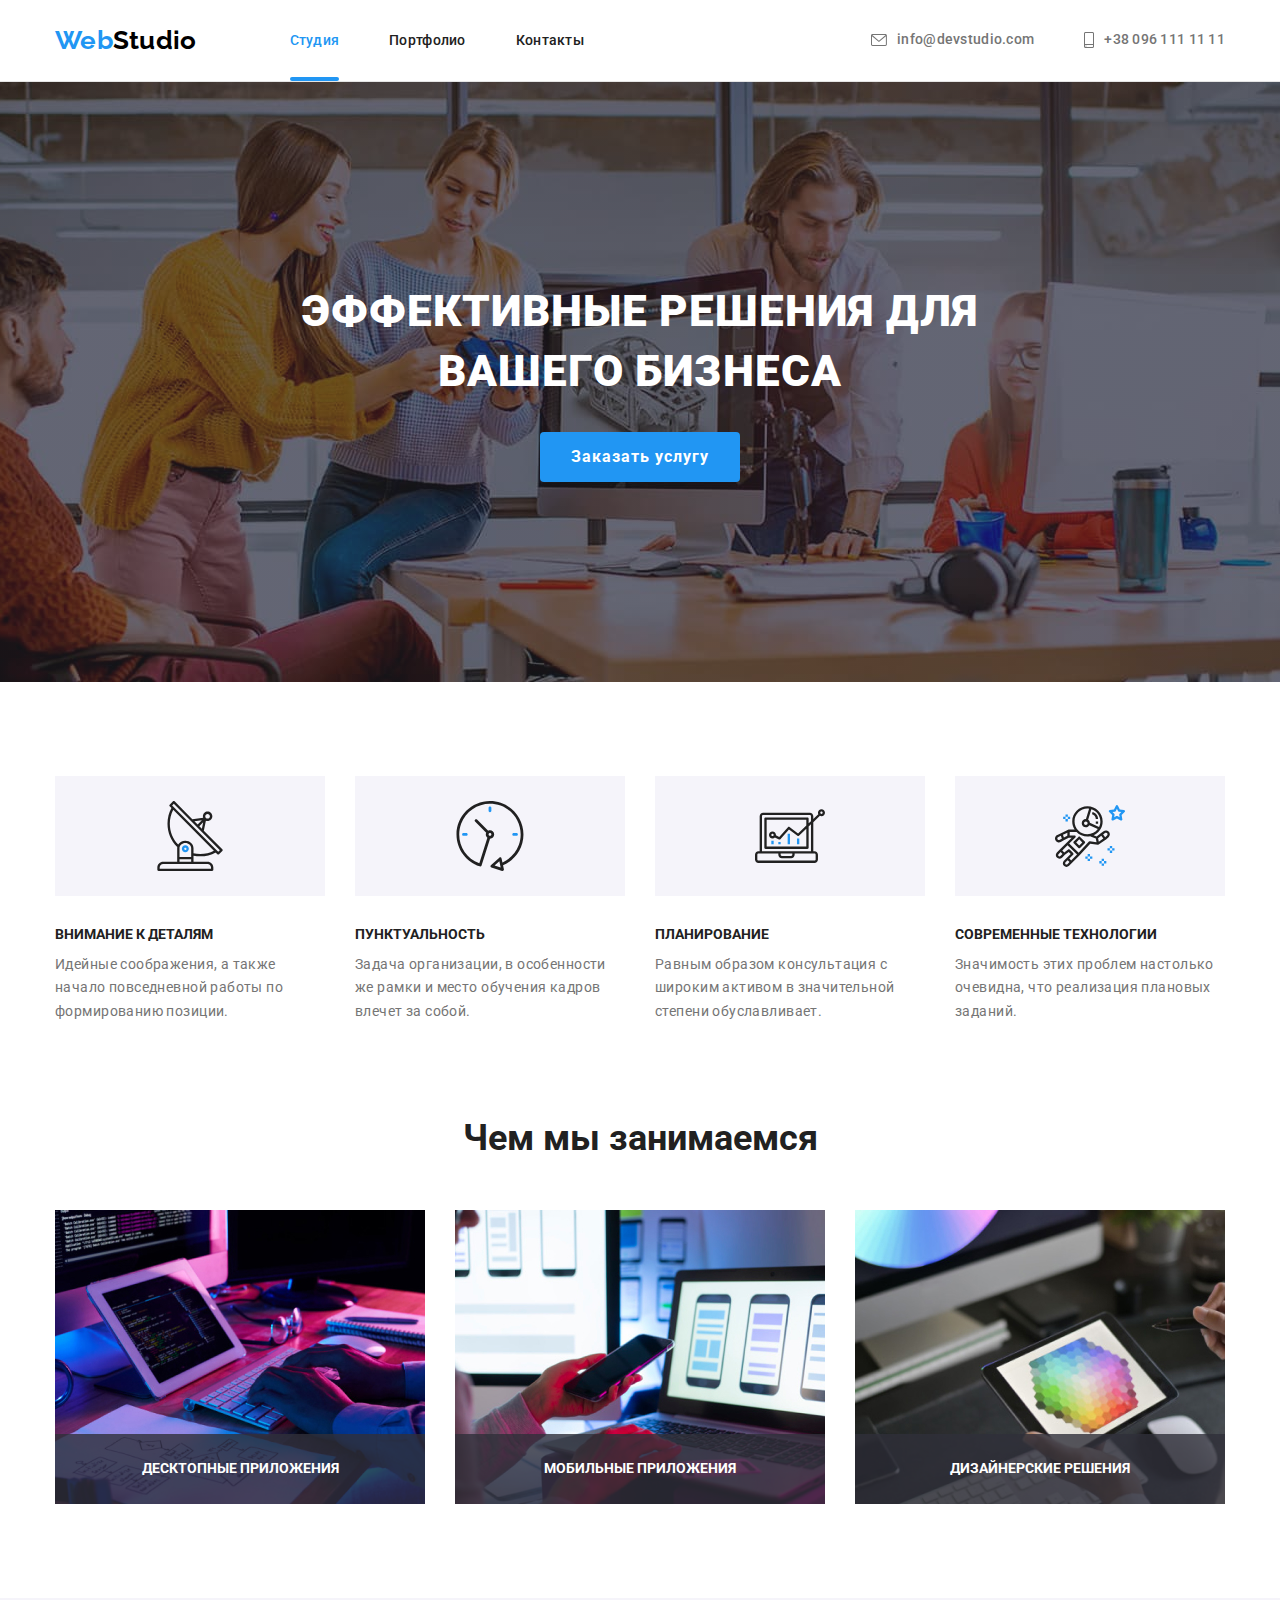
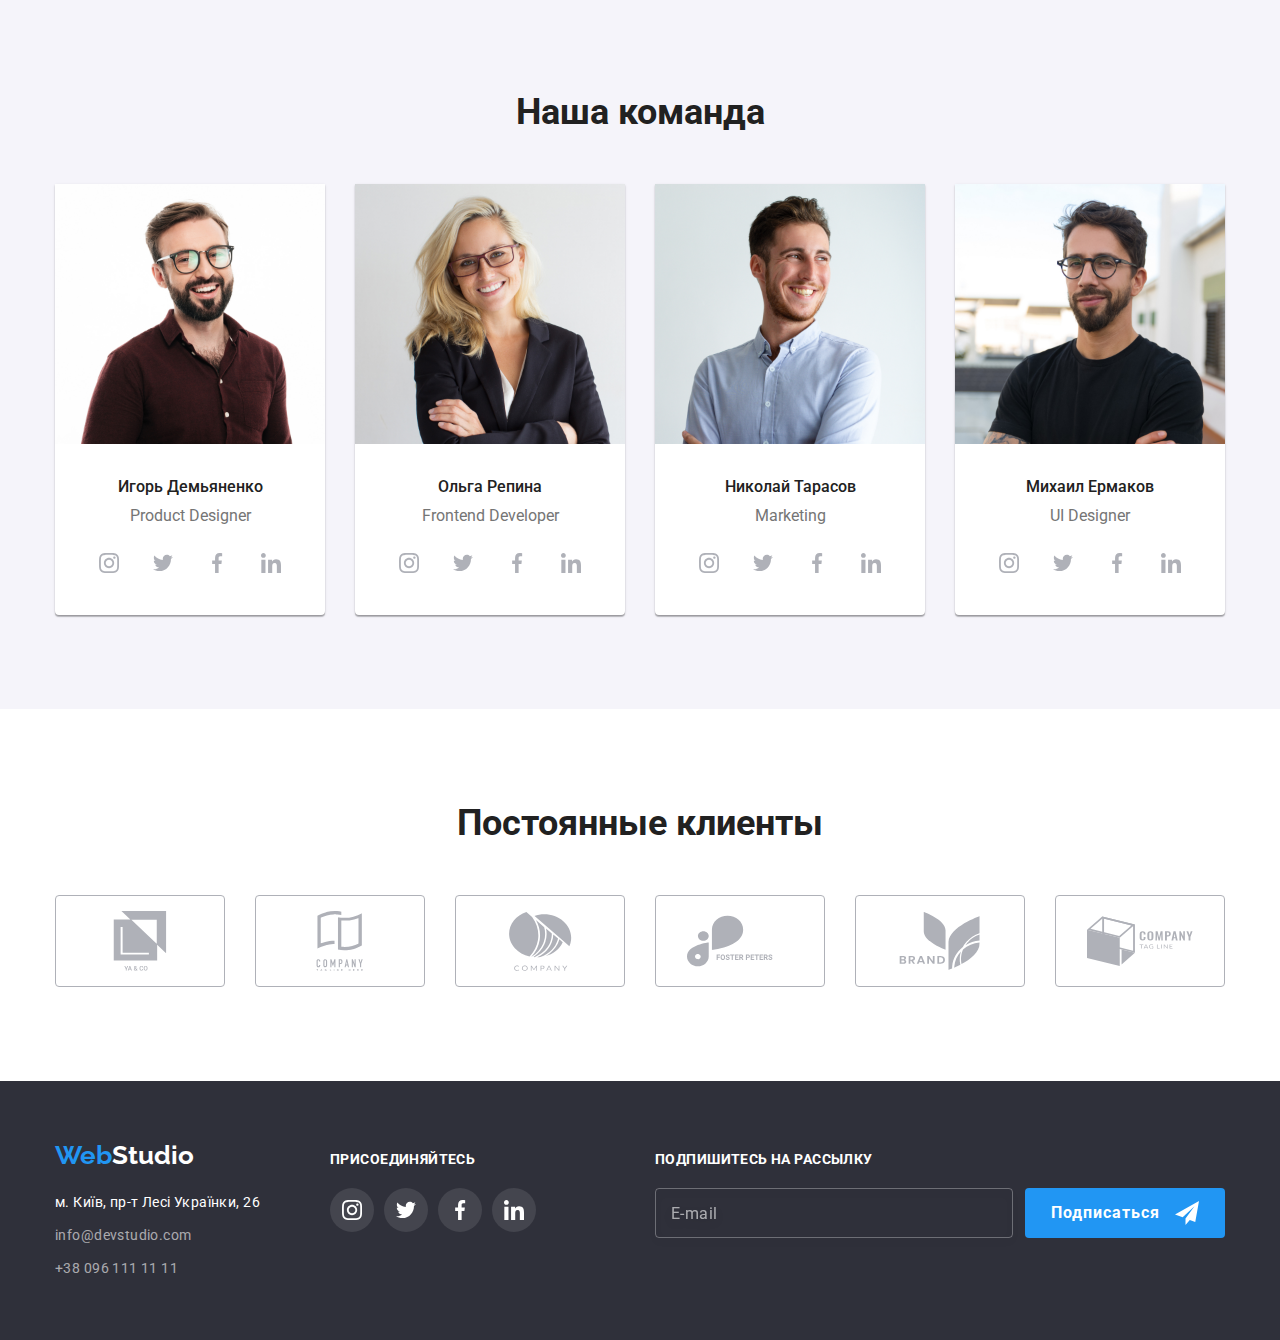
==== commit 55680b07: "complite work" ====
--- a/index.html
+++ b/index.html
@@ -12,7 +12,7 @@
         rel="stylesheet" />
     <link rel="stylesheet"
         href="https://cdnjs.cloudflare.com/ajax/libs/modern-normalize/1.0.0/modern-normalize.min.css" />
-    <link rel="stylesheet" href="./css/styles.css" />
+    <link rel="stylesheet" href="./css/main.min.css" />
     <title>Document</title>
 </head>
 
--- a/css/main.min.css
+++ b/css/main.min.css
@@ -0,0 +1 @@
+ul{list-style:none;margin-top:0;margin-bottom:0;padding-left:0}h1,h2,h3,p{margin-top:0;margin-bottom:0}.container{max-width:1200px;margin:0 auto;padding-left:15px;padding-right:15px}.section{padding-top:94px;padding-bottom:94px}.display-hidden{position:absolute;width:1px;height:1px;margin:-1px;border:0;padding:0;white-space:nowrap;-webkit-clip-path:inset(100%);clip-path:inset(100%);clip:rect(0 0 0 0);overflow:hidden}.header{border-bottom:1px solid #e5e5e5}.header__box{display:flex;align-items:center}.navi{display:flex;align-items:center;font-size:14px;font-weight:500;letter-spacing:.02em}.navi__list{display:flex}.navi__item{position:relative;margin-right:50px;padding-top:32px;padding-bottom:32px}.navi__item:last-child{margin-right:0px}.navi__link{color:#212121;line-height:1.14;text-decoration:none;transition-property:all;transition-duration:250ms;transition-timing-function:cubic-bezier(0.4, 0, 0.2, 1)}.navi__link:hover,.navi__link:focus{color:#2196f3}.navi__link--on-page{color:#2196f3}.navi__link--on-page::after{content:"";position:absolute;left:0;bottom:0;display:block;width:100%;height:4px;background-color:#2196f3;border-radius:2px}.contact{display:flex;margin-left:auto}.contact__link{display:flex;align-items:center;color:#757575;text-decoration:none;font-weight:500;font-size:14px;letter-spacing:.02em;line-height:1.14;transition-property:all;transition-duration:250ms;transition-timing-function:cubic-bezier(0.4, 0, 0.2, 1)}.contact__link:hover,.contact__link:focus{color:#2196f3;fill:currentColor}.contact__item{margin-right:50px;fill:currentColor}.contact__item:last-child{margin-right:0px}.contact__icon{fill:currentColor;margin-right:10px}.logo{font-family:"Raleway",sans-serif;font-size:26px;font-weight:700;text-decoration:none}.logo{color:#000}.logo__accent{color:#2196f3}.logo--header{margin-right:93px}.logo--footer{display:inline-block;margin-bottom:20px;color:#fff}.hero{background-color:#2f303a;background-image:linear-gradient(rgba(47, 48, 58, 0.4), rgba(47, 48, 58, 0.4)),url(../images/img-hero.jpg);background-repeat:no-repeat;background-position:center;background-size:1600px;letter-spacing:.06em;text-align:center;padding:200px 0}.hero__heading{max-width:696px;margin-left:auto;margin-right:auto;margin-top:0;margin-bottom:30px;color:#fff;text-align:center;font-weight:900;font-size:44px;line-height:1.36;text-transform:uppercase}.primary-button{min-width:200px;padding:10px 10px;border-radius:4px;border:1px solid rgba(0,0,0,0);color:#fff;background-color:#2196f3;font-family:inherit;font-weight:700;font-size:16px;line-height:1.8;letter-spacing:.06em;cursor:pointer}.qualities{padding-bottom:0px}.qualities-box{display:flex}.qualities-box__item{max-width:270px;margin-right:30px}.qualities-box__item:last-child{margin-right:0px}.qualities-box__picture{display:flex;align-items:center;justify-content:center;width:270px;height:120px;background-color:#f5f4fa;margin-bottom:30px}.qualities-box__heading{color:#212121;margin-bottom:10px;font-weight:700;font-size:14px;text-transform:uppercase}.qualities-box__text{font-weight:400;font-size:14px;line-height:1.71;letter-spacing:.03em}.occupation__heading{color:#212121;margin-bottom:50px;font-weight:700;font-size:36px;text-align:center;line-height:1.16}.ocupation-box{display:flex}.ocupation-box__item{position:relative;margin-right:30px}.ocupation-box__item:last-child{margin-right:0px}.ocupation-box__img{display:block}.ocupation-box__description{position:absolute;left:0;bottom:0;width:100%;padding:27px 0;text-align:center;text-transform:uppercase;font-weight:700;font-size:14px;line-height:1.14;color:#fff;background-color:rgba(47,48,58,.8)}.team{background-color:#f5f4fa}.team__heading{color:#212121;margin-bottom:50px;font-weight:700;font-size:36px;text-align:center;line-height:1.16}.team-box{display:flex}.team-box__card{margin-right:30px;background-color:#fff;box-shadow:0px 1px 3px rgba(0,0,0,.12),0px 1px 1px rgba(0,0,0,.14),0px 2px 1px rgba(0,0,0,.2);border-radius:0px 0px 4px 4px;text-align:center}.team-box__card:last-child{margin-right:0px}.team-box__description{padding:30px 0}.team-box__heading{margin-bottom:10px;font-weight:500;font-size:16px;color:#212121}.team-box__text{margin-bottom:16px;font-weight:400;font-size:16px}.social{display:flex;justify-content:center}.social__item{margin-right:10px}.social__item:last-child{margin-right:0px}.social__link{display:flex;justify-content:center;align-items:center;width:44px;height:44px;color:#afb1b8;fill:currentColor;border-radius:50px;transition-property:all;transition-duration:250ms;transition-timing-function:cubic-bezier(0.4, 0, 0.2, 1)}.social__link:hover,.social__link::focus{background-color:#2196f3;fill:#fff}.social__link--fotter{color:#fff;background-color:rgba(255,255,255,.1)}.clients__heading{margin-bottom:50px;font-weight:700;font-size:36px;line-height:1.16;text-align:center;color:#212121}.clients-box{display:flex;justify-content:space-between}.clients-box__link{display:flex;justify-content:center;align-items:center;width:170px;height:92px;color:#afb1b8;border:1px solid #afb1b8;border-radius:4px;transition-property:all;transition-duration:250ms;transition-timing-function:cubic-bezier(0.4, 0, 0.2, 1)}.clients-box__link:hover,.clients-box__link:focus{border-color:#2196f3;color:#2196f3}.clients-box__svg{fill:currentColor}.footer{background-color:#2f303a;padding:60px 0}.footer-box{display:flex;align-items:baseline}.footer-contact{margin-right:70px;font-weight:400}.adress{font-style:normal}.adress__item{margin-bottom:9px}.adress__item:last-child{margin-bottom:0px}.adress__link{color:rgba(255,255,255,.6);font-weight:400;letter-spacing:.03em;font-size:14px;line-height:1.71;text-decoration:none}.adress__link--color{color:#fff}.connect__heading{margin-bottom:20px;font-weight:700;font-size:14px;line-height:1.14;letter-spacing:.03em;text-transform:uppercase;color:#fff}.subscribe{margin-left:auto}.subscribe__heading{margin-bottom:20px;font-weight:700;font-size:14px;line-height:1.14;letter-spacing:.03em;text-transform:uppercase;color:#fff}.subscribe-box{display:flex;justify-content:center;align-items:center}.subscribe-box__input{width:358px;height:50px;padding:16px 15px;margin-right:12px;background-color:rgba(0,0,0,0);border:1px solid rgba(255,255,255,.3);filter:drop-shadow(0px 4px 4px rgba(0, 0, 0, 0.15));border-radius:4px;color:#fff}.subscribe-box__input::-moz-placeholder{font-size:16px;line-height:1.25;letter-spacing:.03em;color:rgba(255,255,255,.6)}.subscribe-box__input:-ms-input-placeholder{font-size:16px;line-height:1.25;letter-spacing:.03em;color:rgba(255,255,255,.6)}.subscribe-box__input::placeholder{font-size:16px;line-height:1.25;letter-spacing:.03em;color:rgba(255,255,255,.6)}.subscribe-box__icon{margin-left:10px;vertical-align:middle}.back-drop{position:fixed;top:0;left:0;width:100%;height:100%;background-color:rgba(0,0,0,.2);transition-property:all;transition-duration:250ms;transition-timing-function:cubic-bezier(0.4, 0, 0.2, 1)}.back-drop.is-hidden{pointer-events:all;opacity:0;visibility:hidden}.modal{position:absolute;top:50%;left:50%;padding:40px;transform:translate(-50%, -50%);background-color:#fff}.modal__heading{margin-bottom:12px;font-weight:700;font-size:20px;line-height:23px;text-align:center;letter-spacing:.03em;color:#212121}.modal__button{position:absolute;top:8px;right:8px;display:flex;justify-content:center;align-items:center;width:30px;height:30px;border-radius:30px;border:1px solid rgba(0,0,0,.1);background-color:rgba(0,0,0,0);cursor:pointer;transition-property:all;transition-duration:250ms;transition-timing-function:cubic-bezier(0.4, 0, 0.2, 1)}.modal__button:hover,.modal__button:focus{fill:#2196f3}.modal-form__list{margin-bottom:20px}.modal-form__item{position:relative;display:flex;flex-direction:column;justify-content:center;margin-bottom:10px}.modal-form__name{font-size:12px;line-height:1.16;letter-spacing:.01em;margin-bottom:4px}.modal-form__input{padding:10px 42px;width:100%;border:1px solid rgba(33,33,33,.2);border-radius:4px;transition-property:all;transition-duration:250ms;transition-timing-function:cubic-bezier(0.4, 0, 0.2, 1)}.modal-form__input:hover,.modal-form__input:focus{border-color:#2196f3}.modal-form__input:hover~.modal-form__svg,.modal-form__input:focus~.modal-form__svg{fill:#2196f3}.modal-form__svg{position:absolute;top:50%;left:12px;transition-property:all;transition-duration:250ms;transition-timing-function:cubic-bezier(0.4, 0, 0.2, 1)}.modal-form__input--textarea{min-height:120px;padding:12px 16px;resize:none}.modal-form__input--textarea::-moz-placeholder{font-size:14px;line-height:1.16;letter-spacing:.01em;color:rgba(117,117,117,.5)}.modal-form__input--textarea:-ms-input-placeholder{font-size:14px;line-height:1.16;letter-spacing:.01em;color:rgba(117,117,117,.5)}.modal-form__input--textarea::placeholder{font-size:14px;line-height:1.16;letter-spacing:.01em;color:rgba(117,117,117,.5)}.form-confirm{display:flex;flex-direction:column;justify-content:center;align-items:center}.form-confirm__name{display:flex;align-items:center;font-size:14px;line-height:1.71;letter-spacing:.03em;color:#757575;margin-bottom:30px}.confirm-name__svg{width:16px;height:16px;margin-right:8px;border:2px solid #000;transition-property:all;transition-duration:250ms;transition-timing-function:cubic-bezier(0.4, 0, 0.2, 1)}.form-confirm__checkbox:checked~.confirm-name>.confirm-name__svg{background-color:#2196f3;border:none}.confirm-name__link{color:#2196f3}.filter{display:flex;justify-content:center;margin-bottom:50px}.filter__item{margin-right:6px}.filter__item:last-child{margin-right:0px}.filter__buttun{padding:6px 22px;background-color:#f5f4fa;border-radius:4px;border:none;font-weight:500;font-size:16px;line-height:1.62;text-align:center;letter-spacing:.03em;font-family:inherit;cursor:pointer;transition-property:all;transition-duration:250ms;transition-timing-function:cubic-bezier(0.4, 0, 0.2, 1)}.filter__buttun:hover,.filter__buttunfocus{color:#fff;background-color:#2196f3;box-shadow:0px 3px 1px rgba(0,0,0,.1),0px 1px 2px rgba(0,0,0,.08),0px 2px 2px rgba(0,0,0,.12)}.work{display:flex;flex-wrap:wrap}.work__item{width:calc((100% - 60px)/3);margin-right:30px;margin-bottom:30px;transition-property:all;transition-duration:250ms;transition-timing-function:cubic-bezier(0.4, 0, 0.2, 1)}.work__item:hover{box-shadow:0px 1px 1px rgba(0,0,0,.12),0px 4px 4px rgba(0,0,0,.06),1px 4px 6px rgba(0,0,0,.16)}.work__item:hover .work__text-holder{transform:translateY(-100%)}.work__item:nth-child(3n+3){margin-right:0px}.work__overlay{position:relative;overflow:hidden}.work__img{display:block}.work__text-holder{position:absolute;width:100%;height:100%;background-color:#2196f3;opacity:.9;padding:63px 24px;transform:translateY(0);transition-property:all;transition-duration:250ms;transition-timing-function:cubic-bezier(0.4, 0, 0.2, 1)}.work__text{font-weight:400;font-size:18px;line-height:1.56;letter-spacing:.03em;color:#fff}.work__description{padding:20px 24px;border:1px solid #eee;border-top:none}.work__heading{font-weight:700;font-size:18px;line-height:2;color:#212121}.work__signature{font-size:16px;line-height:1.88}body{font-family:"Roboto",sans-serif;color:#757575}/*# sourceMappingURL=main.min.css.map */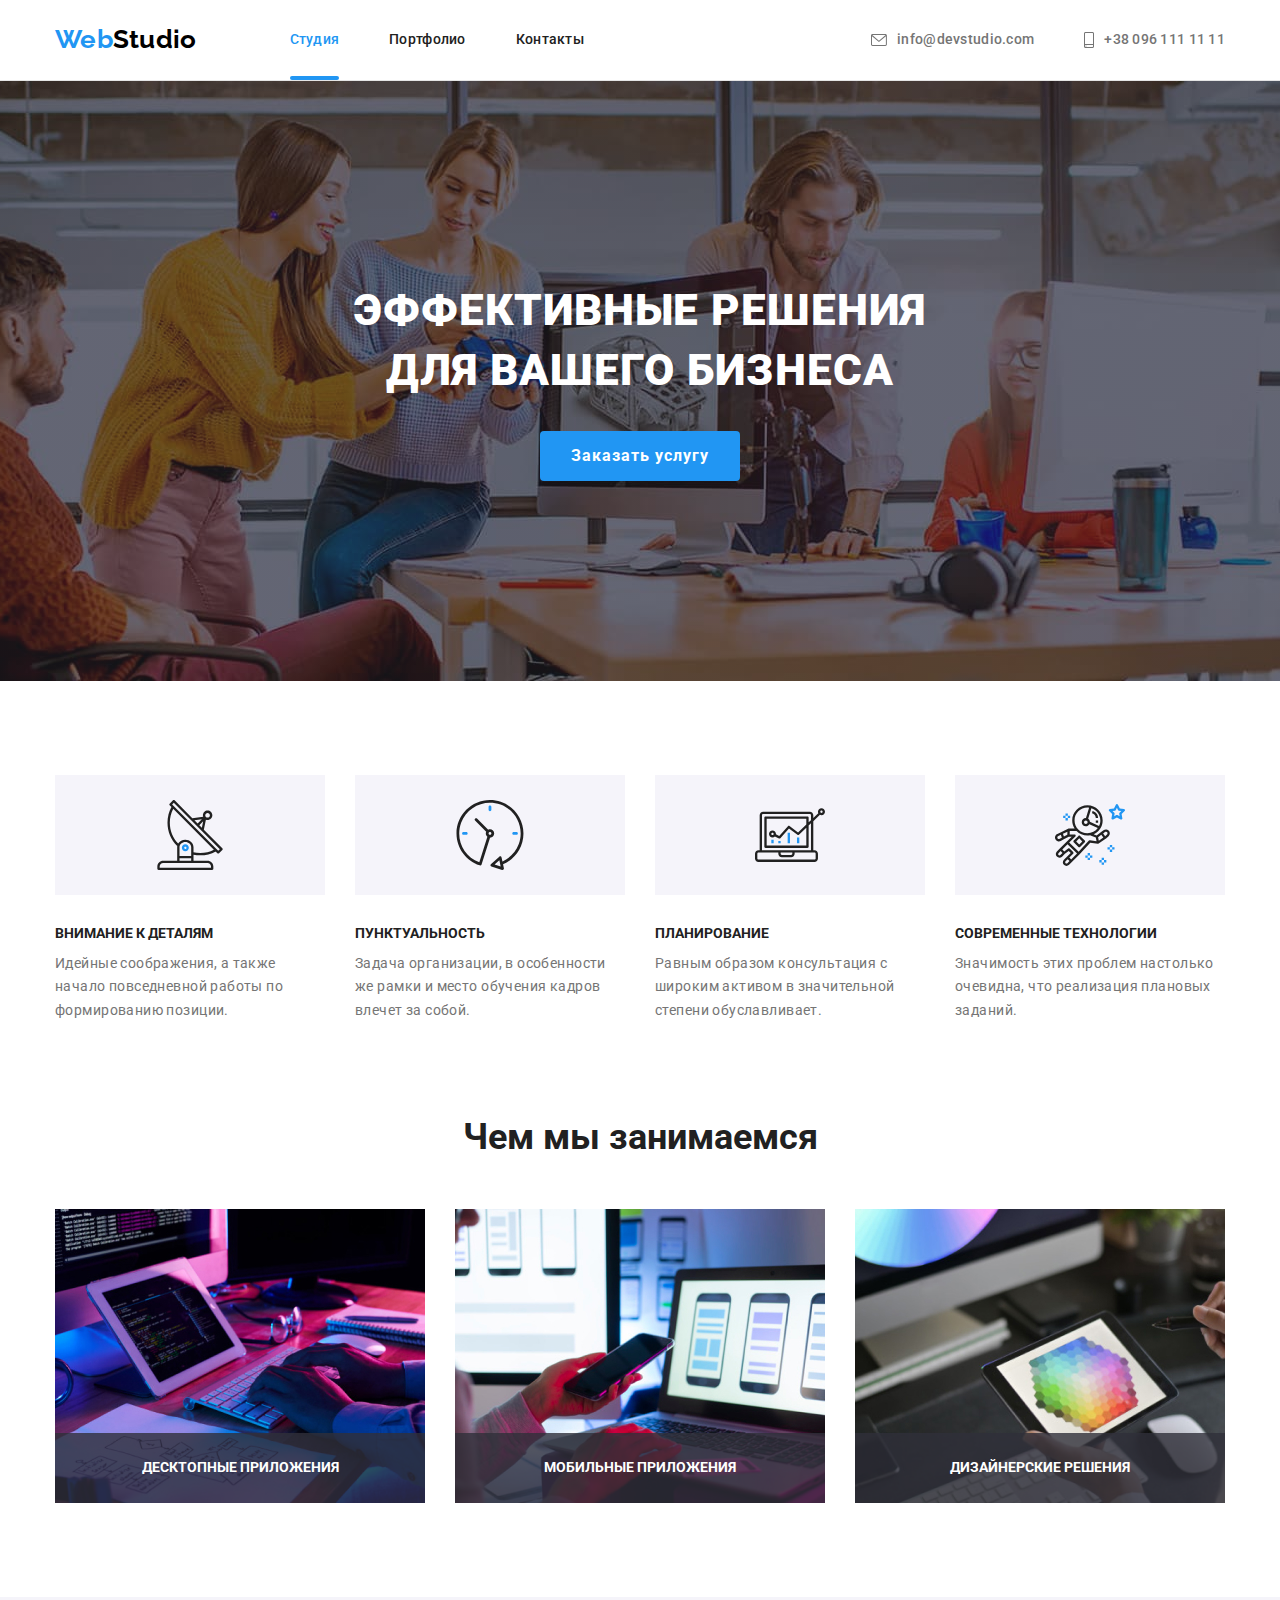
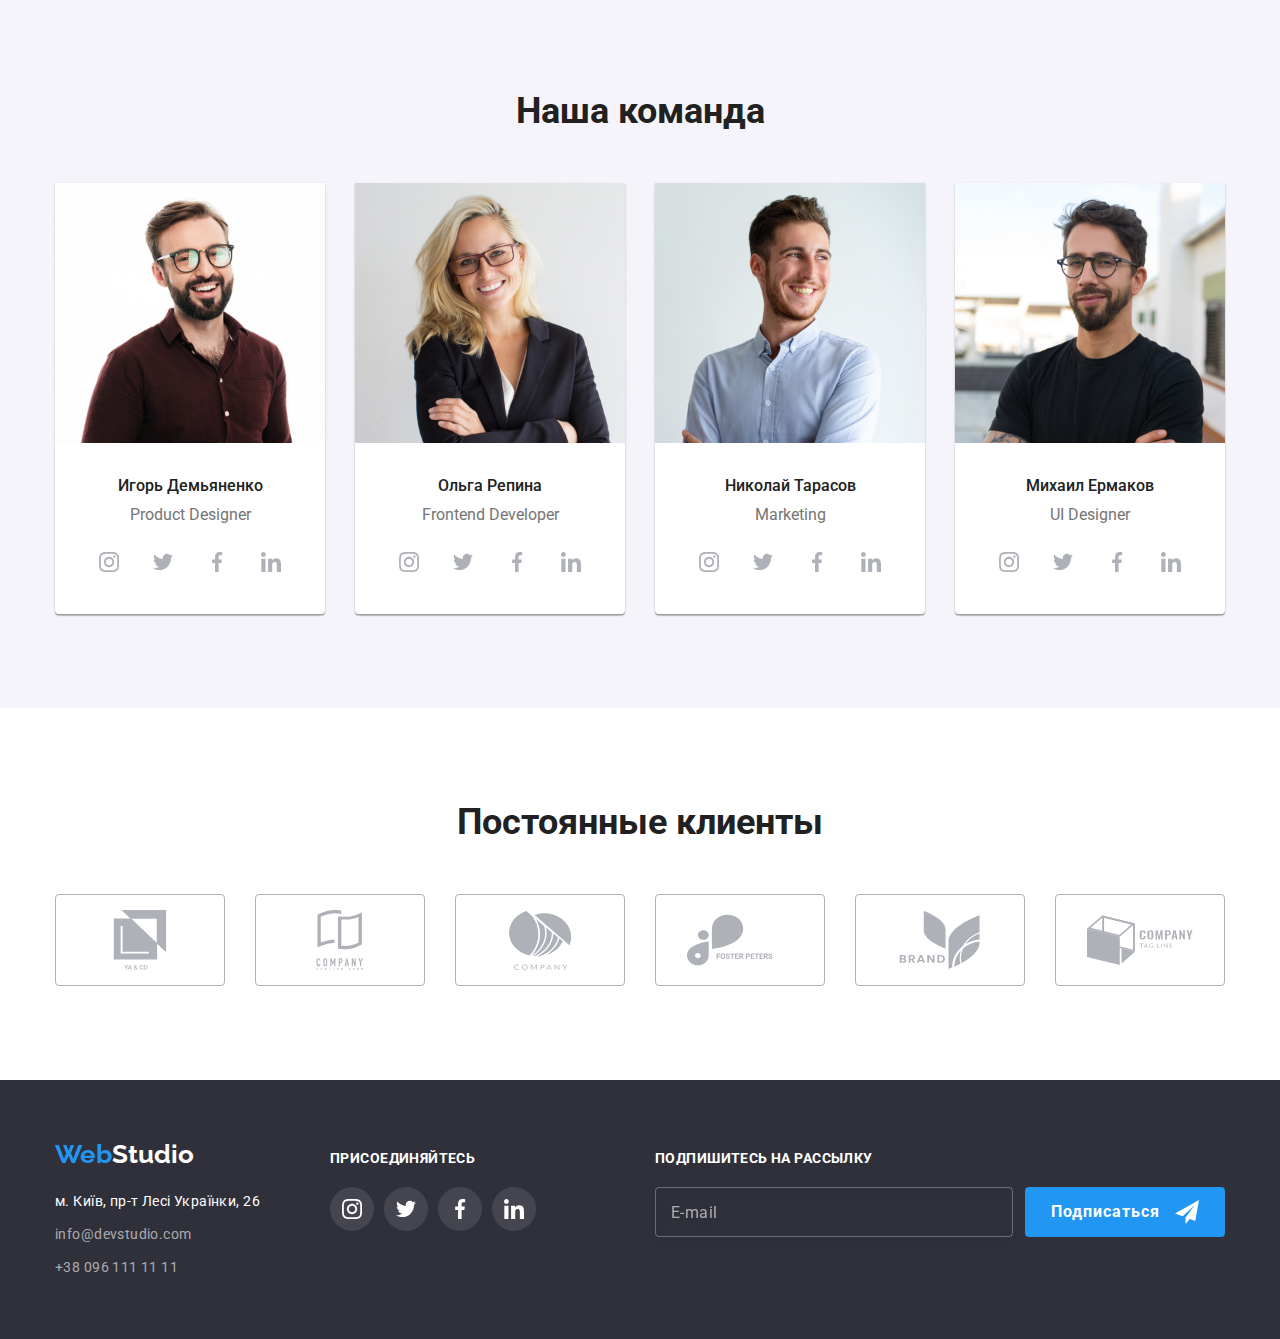
==== commit e8aac8a6: "/" ====
--- a/index.html
+++ b/index.html
@@ -54,7 +54,7 @@
     <main>
         <section class="hero section">
             <div class="container">
-                <h1 class="hero__heading">Эффективные решения для вашего бизнеса</h1>
+                <h1 class="hero__heading">Эффективные решения <br> для вашего бизнеса</h1>
                 <button type="button" class="primary-button" data-modal-open>Заказать услугу</button>
             </div>
         </section>
--- a/css/main.min.css
+++ b/css/main.min.css
@@ -1 +1 @@
-ul{list-style:none;margin-top:0;margin-bottom:0;padding-left:0}h1,h2,h3,p{margin-top:0;margin-bottom:0}.container{max-width:1200px;margin:0 auto;padding-left:15px;padding-right:15px}.section{padding-top:94px;padding-bottom:94px}.display-hidden{position:absolute;width:1px;height:1px;margin:-1px;border:0;padding:0;white-space:nowrap;-webkit-clip-path:inset(100%);clip-path:inset(100%);clip:rect(0 0 0 0);overflow:hidden}.header{border-bottom:1px solid #e5e5e5}.header__box{display:flex;align-items:center}.navi{display:flex;align-items:center;font-size:14px;font-weight:500;letter-spacing:.02em}.navi__list{display:flex}.navi__item{position:relative;margin-right:50px;padding-top:32px;padding-bottom:32px}.navi__item:last-child{margin-right:0px}.navi__link{color:#212121;line-height:1.14;text-decoration:none;transition-property:all;transition-duration:250ms;transition-timing-function:cubic-bezier(0.4, 0, 0.2, 1)}.navi__link:hover,.navi__link:focus{color:#2196f3}.navi__link--on-page{color:#2196f3}.navi__link--on-page::after{content:"";position:absolute;left:0;bottom:0;display:block;width:100%;height:4px;background-color:#2196f3;border-radius:2px}.contact{display:flex;margin-left:auto}.contact__link{display:flex;align-items:center;color:#757575;text-decoration:none;font-weight:500;font-size:14px;letter-spacing:.02em;line-height:1.14;transition-property:all;transition-duration:250ms;transition-timing-function:cubic-bezier(0.4, 0, 0.2, 1)}.contact__link:hover,.contact__link:focus{color:#2196f3;fill:currentColor}.contact__item{margin-right:50px;fill:currentColor}.contact__item:last-child{margin-right:0px}.contact__icon{fill:currentColor;margin-right:10px}.logo{font-family:"Raleway",sans-serif;font-size:26px;font-weight:700;text-decoration:none}.logo{color:#000}.logo__accent{color:#2196f3}.logo--header{margin-right:93px}.logo--footer{display:inline-block;margin-bottom:20px;color:#fff}.hero{background-color:#2f303a;background-image:linear-gradient(rgba(47, 48, 58, 0.4), rgba(47, 48, 58, 0.4)),url(../images/img-hero.jpg);background-repeat:no-repeat;background-position:center;background-size:1600px;letter-spacing:.06em;text-align:center;padding:200px 0}.hero__heading{max-width:696px;margin-left:auto;margin-right:auto;margin-top:0;margin-bottom:30px;color:#fff;text-align:center;font-weight:900;font-size:44px;line-height:1.36;text-transform:uppercase}.primary-button{min-width:200px;padding:10px 10px;border-radius:4px;border:1px solid rgba(0,0,0,0);color:#fff;background-color:#2196f3;font-family:inherit;font-weight:700;font-size:16px;line-height:1.8;letter-spacing:.06em;cursor:pointer}.qualities{padding-bottom:0px}.qualities-box{display:flex}.qualities-box__item{max-width:270px;margin-right:30px}.qualities-box__item:last-child{margin-right:0px}.qualities-box__picture{display:flex;align-items:center;justify-content:center;width:270px;height:120px;background-color:#f5f4fa;margin-bottom:30px}.qualities-box__heading{color:#212121;margin-bottom:10px;font-weight:700;font-size:14px;text-transform:uppercase}.qualities-box__text{font-weight:400;font-size:14px;line-height:1.71;letter-spacing:.03em}.occupation__heading{color:#212121;margin-bottom:50px;font-weight:700;font-size:36px;text-align:center;line-height:1.16}.ocupation-box{display:flex}.ocupation-box__item{position:relative;margin-right:30px}.ocupation-box__item:last-child{margin-right:0px}.ocupation-box__img{display:block}.ocupation-box__description{position:absolute;left:0;bottom:0;width:100%;padding:27px 0;text-align:center;text-transform:uppercase;font-weight:700;font-size:14px;line-height:1.14;color:#fff;background-color:rgba(47,48,58,.8)}.team{background-color:#f5f4fa}.team__heading{color:#212121;margin-bottom:50px;font-weight:700;font-size:36px;text-align:center;line-height:1.16}.team-box{display:flex}.team-box__card{margin-right:30px;background-color:#fff;box-shadow:0px 1px 3px rgba(0,0,0,.12),0px 1px 1px rgba(0,0,0,.14),0px 2px 1px rgba(0,0,0,.2);border-radius:0px 0px 4px 4px;text-align:center}.team-box__card:last-child{margin-right:0px}.team-box__description{padding:30px 0}.team-box__heading{margin-bottom:10px;font-weight:500;font-size:16px;color:#212121}.team-box__text{margin-bottom:16px;font-weight:400;font-size:16px}.social{display:flex;justify-content:center}.social__item{margin-right:10px}.social__item:last-child{margin-right:0px}.social__link{display:flex;justify-content:center;align-items:center;width:44px;height:44px;color:#afb1b8;fill:currentColor;border-radius:50px;transition-property:all;transition-duration:250ms;transition-timing-function:cubic-bezier(0.4, 0, 0.2, 1)}.social__link:hover,.social__link::focus{background-color:#2196f3;fill:#fff}.social__link--fotter{color:#fff;background-color:rgba(255,255,255,.1)}.clients__heading{margin-bottom:50px;font-weight:700;font-size:36px;line-height:1.16;text-align:center;color:#212121}.clients-box{display:flex;justify-content:space-between}.clients-box__link{display:flex;justify-content:center;align-items:center;width:170px;height:92px;color:#afb1b8;border:1px solid #afb1b8;border-radius:4px;transition-property:all;transition-duration:250ms;transition-timing-function:cubic-bezier(0.4, 0, 0.2, 1)}.clients-box__link:hover,.clients-box__link:focus{border-color:#2196f3;color:#2196f3}.clients-box__svg{fill:currentColor}.footer{background-color:#2f303a;padding:60px 0}.footer-box{display:flex;align-items:baseline}.footer-contact{margin-right:70px;font-weight:400}.adress{font-style:normal}.adress__item{margin-bottom:9px}.adress__item:last-child{margin-bottom:0px}.adress__link{color:rgba(255,255,255,.6);font-weight:400;letter-spacing:.03em;font-size:14px;line-height:1.71;text-decoration:none}.adress__link--color{color:#fff}.connect__heading{margin-bottom:20px;font-weight:700;font-size:14px;line-height:1.14;letter-spacing:.03em;text-transform:uppercase;color:#fff}.subscribe{margin-left:auto}.subscribe__heading{margin-bottom:20px;font-weight:700;font-size:14px;line-height:1.14;letter-spacing:.03em;text-transform:uppercase;color:#fff}.subscribe-box{display:flex;justify-content:center;align-items:center}.subscribe-box__input{width:358px;height:50px;padding:16px 15px;margin-right:12px;background-color:rgba(0,0,0,0);border:1px solid rgba(255,255,255,.3);filter:drop-shadow(0px 4px 4px rgba(0, 0, 0, 0.15));border-radius:4px;color:#fff}.subscribe-box__input::-moz-placeholder{font-size:16px;line-height:1.25;letter-spacing:.03em;color:rgba(255,255,255,.6)}.subscribe-box__input:-ms-input-placeholder{font-size:16px;line-height:1.25;letter-spacing:.03em;color:rgba(255,255,255,.6)}.subscribe-box__input::placeholder{font-size:16px;line-height:1.25;letter-spacing:.03em;color:rgba(255,255,255,.6)}.subscribe-box__icon{margin-left:10px;vertical-align:middle}.back-drop{position:fixed;top:0;left:0;width:100%;height:100%;background-color:rgba(0,0,0,.2);transition-property:all;transition-duration:250ms;transition-timing-function:cubic-bezier(0.4, 0, 0.2, 1)}.back-drop.is-hidden{pointer-events:all;opacity:0;visibility:hidden}.modal{position:absolute;top:50%;left:50%;padding:40px;transform:translate(-50%, -50%);background-color:#fff}.modal__heading{margin-bottom:12px;font-weight:700;font-size:20px;line-height:23px;text-align:center;letter-spacing:.03em;color:#212121}.modal__button{position:absolute;top:8px;right:8px;display:flex;justify-content:center;align-items:center;width:30px;height:30px;border-radius:30px;border:1px solid rgba(0,0,0,.1);background-color:rgba(0,0,0,0);cursor:pointer;transition-property:all;transition-duration:250ms;transition-timing-function:cubic-bezier(0.4, 0, 0.2, 1)}.modal__button:hover,.modal__button:focus{fill:#2196f3}.modal-form__list{margin-bottom:20px}.modal-form__item{position:relative;display:flex;flex-direction:column;justify-content:center;margin-bottom:10px}.modal-form__name{font-size:12px;line-height:1.16;letter-spacing:.01em;margin-bottom:4px}.modal-form__input{padding:10px 42px;width:100%;border:1px solid rgba(33,33,33,.2);border-radius:4px;transition-property:all;transition-duration:250ms;transition-timing-function:cubic-bezier(0.4, 0, 0.2, 1)}.modal-form__input:hover,.modal-form__input:focus{border-color:#2196f3}.modal-form__input:hover~.modal-form__svg,.modal-form__input:focus~.modal-form__svg{fill:#2196f3}.modal-form__svg{position:absolute;top:50%;left:12px;transition-property:all;transition-duration:250ms;transition-timing-function:cubic-bezier(0.4, 0, 0.2, 1)}.modal-form__input--textarea{min-height:120px;padding:12px 16px;resize:none}.modal-form__input--textarea::-moz-placeholder{font-size:14px;line-height:1.16;letter-spacing:.01em;color:rgba(117,117,117,.5)}.modal-form__input--textarea:-ms-input-placeholder{font-size:14px;line-height:1.16;letter-spacing:.01em;color:rgba(117,117,117,.5)}.modal-form__input--textarea::placeholder{font-size:14px;line-height:1.16;letter-spacing:.01em;color:rgba(117,117,117,.5)}.form-confirm{display:flex;flex-direction:column;justify-content:center;align-items:center}.form-confirm__name{display:flex;align-items:center;font-size:14px;line-height:1.71;letter-spacing:.03em;color:#757575;margin-bottom:30px}.confirm-name__svg{width:16px;height:16px;margin-right:8px;border:2px solid #000;transition-property:all;transition-duration:250ms;transition-timing-function:cubic-bezier(0.4, 0, 0.2, 1)}.form-confirm__checkbox:checked~.confirm-name>.confirm-name__svg{background-color:#2196f3;border:none}.confirm-name__link{color:#2196f3}.filter{display:flex;justify-content:center;margin-bottom:50px}.filter__item{margin-right:6px}.filter__item:last-child{margin-right:0px}.filter__buttun{padding:6px 22px;background-color:#f5f4fa;border-radius:4px;border:none;font-weight:500;font-size:16px;line-height:1.62;text-align:center;letter-spacing:.03em;font-family:inherit;cursor:pointer;transition-property:all;transition-duration:250ms;transition-timing-function:cubic-bezier(0.4, 0, 0.2, 1)}.filter__buttun:hover,.filter__buttunfocus{color:#fff;background-color:#2196f3;box-shadow:0px 3px 1px rgba(0,0,0,.1),0px 1px 2px rgba(0,0,0,.08),0px 2px 2px rgba(0,0,0,.12)}.work{display:flex;flex-wrap:wrap}.work__item{width:calc((100% - 60px)/3);margin-right:30px;margin-bottom:30px;transition-property:all;transition-duration:250ms;transition-timing-function:cubic-bezier(0.4, 0, 0.2, 1)}.work__item:hover{box-shadow:0px 1px 1px rgba(0,0,0,.12),0px 4px 4px rgba(0,0,0,.06),1px 4px 6px rgba(0,0,0,.16)}.work__item:hover .work__text-holder{transform:translateY(-100%)}.work__item:nth-child(3n+3){margin-right:0px}.work__overlay{position:relative;overflow:hidden}.work__img{display:block}.work__text-holder{position:absolute;width:100%;height:100%;background-color:#2196f3;opacity:.9;padding:63px 24px;transform:translateY(0);transition-property:all;transition-duration:250ms;transition-timing-function:cubic-bezier(0.4, 0, 0.2, 1)}.work__text{font-weight:400;font-size:18px;line-height:1.56;letter-spacing:.03em;color:#fff}.work__description{padding:20px 24px;border:1px solid #eee;border-top:none}.work__heading{font-weight:700;font-size:18px;line-height:2;color:#212121}.work__signature{font-size:16px;line-height:1.88}body{font-family:"Roboto",sans-serif;color:#757575}/*# sourceMappingURL=main.min.css.map */+ul{list-style:none;margin-top:0;margin-bottom:0;padding-left:0}h1,h2,h3,p{margin-top:0;margin-bottom:0}.container{max-width:1200px;margin:0 auto;padding-left:15px;padding-right:15px}.section{padding-top:94px;padding-bottom:94px}.display-hidden{position:absolute;width:1px;height:1px;margin:-1px;border:0;padding:0;white-space:nowrap;-webkit-clip-path:inset(100%);clip-path:inset(100%);clip:rect(0 0 0 0);overflow:hidden}.header{border-bottom:1px solid #e5e5e5}.header__box{display:flex;align-items:center}.navi{display:flex;align-items:center;font-size:14px;font-weight:500;letter-spacing:.02em}.navi__list{display:flex}.navi__item{position:relative;margin-right:50px}.navi__item:last-child{margin-right:0px}.navi__link{display:block;padding-top:32px;padding-bottom:32px;color:#212121;line-height:1.14;text-decoration:none;transition-property:all;transition-duration:250ms;transition-timing-function:cubic-bezier(0.4, 0, 0.2, 1)}.navi__link:hover,.navi__link:focus{color:#2196f3}.navi__link--on-page{color:#2196f3}.navi__link--on-page::after{content:"";position:absolute;left:0;bottom:0;display:block;width:100%;height:4px;background-color:#2196f3;border-radius:2px}.contact{display:flex;margin-left:auto}.contact__link{display:flex;align-items:center;color:#757575;text-decoration:none;font-weight:500;font-size:14px;letter-spacing:.02em;line-height:1.14;transition-property:all;transition-duration:250ms;transition-timing-function:cubic-bezier(0.4, 0, 0.2, 1)}.contact__link:hover,.contact__link:focus{color:#2196f3;fill:currentColor}.contact__item{margin-right:50px;fill:currentColor}.contact__item:last-child{margin-right:0px}.contact__icon{fill:currentColor;margin-right:10px}.logo{font-family:"Raleway",sans-serif;font-size:26px;font-weight:700;text-decoration:none}.logo{color:#000}.logo__accent{color:#2196f3}.logo--header{margin-right:93px}.logo--footer{display:inline-block;margin-bottom:20px;color:#fff}.hero{background-color:#2f303a;background-image:linear-gradient(rgba(47, 48, 58, 0.4), rgba(47, 48, 58, 0.4)),url(../images/img-hero.jpg);background-repeat:no-repeat;background-position:center;background-size:1600px;letter-spacing:.06em;text-align:center;padding:200px 0}.hero__heading{max-width:696px;margin-left:auto;margin-right:auto;margin-top:0;margin-bottom:30px;color:#fff;text-align:center;font-weight:900;font-size:44px;line-height:1.36;text-transform:uppercase}.primary-button{min-width:200px;padding:10px 10px;border-radius:4px;border:1px solid rgba(0,0,0,0);color:#fff;background-color:#2196f3;font-family:inherit;font-weight:700;font-size:16px;line-height:1.8;letter-spacing:.06em;cursor:pointer}.qualities{padding-bottom:0px}.qualities-box{display:flex}.qualities-box__item{max-width:270px;margin-right:30px}.qualities-box__item:last-child{margin-right:0px}.qualities-box__picture{display:flex;align-items:center;justify-content:center;width:270px;height:120px;background-color:#f5f4fa;margin-bottom:30px}.qualities-box__heading{color:#212121;margin-bottom:10px;font-weight:700;font-size:14px;text-transform:uppercase}.qualities-box__text{font-weight:400;font-size:14px;line-height:1.71;letter-spacing:.03em}.occupation__heading{color:#212121;margin-bottom:50px;font-weight:700;font-size:36px;text-align:center;line-height:1.16}.ocupation-box{display:flex}.ocupation-box__item{position:relative;margin-right:30px}.ocupation-box__item:last-child{margin-right:0px}.ocupation-box__img{display:block}.ocupation-box__description{position:absolute;left:0;bottom:0;width:100%;padding:27px 0;text-align:center;text-transform:uppercase;font-weight:700;font-size:14px;line-height:1.14;color:#fff;background-color:rgba(47,48,58,.8)}.team{background-color:#f5f4fa}.team__heading{color:#212121;margin-bottom:50px;font-weight:700;font-size:36px;text-align:center;line-height:1.16}.team-box{display:flex}.team-box__card{margin-right:30px;background-color:#fff;box-shadow:0px 1px 3px rgba(0,0,0,.12),0px 1px 1px rgba(0,0,0,.14),0px 2px 1px rgba(0,0,0,.2);border-radius:0px 0px 4px 4px;text-align:center}.team-box__card:last-child{margin-right:0px}.team-box__description{padding:30px 0}.team-box__heading{margin-bottom:10px;font-weight:500;font-size:16px;color:#212121}.team-box__text{margin-bottom:16px;font-weight:400;font-size:16px}.social{display:flex;justify-content:center}.social__item{margin-right:10px}.social__item:last-child{margin-right:0px}.social__link{display:flex;justify-content:center;align-items:center;width:44px;height:44px;color:#afb1b8;fill:currentColor;border-radius:50px;transition-property:all;transition-duration:250ms;transition-timing-function:cubic-bezier(0.4, 0, 0.2, 1)}.social__link:hover,.social__link::focus{background-color:#2196f3;fill:#fff}.social__link--fotter{color:#fff;background-color:rgba(255,255,255,.1)}.clients__heading{margin-bottom:50px;font-weight:700;font-size:36px;line-height:1.16;text-align:center;color:#212121}.clients-box{display:flex;justify-content:space-between}.clients-box__link{display:flex;justify-content:center;align-items:center;width:170px;height:92px;color:#afb1b8;border:1px solid #afb1b8;border-radius:4px;transition-property:all;transition-duration:250ms;transition-timing-function:cubic-bezier(0.4, 0, 0.2, 1)}.clients-box__link:hover,.clients-box__link:focus{border-color:#2196f3;color:#2196f3}.clients-box__svg{fill:currentColor}.footer{background-color:#2f303a;padding:60px 0}.footer-box{display:flex;align-items:baseline}.footer-contact{margin-right:70px;font-weight:400}.adress{font-style:normal}.adress__item{margin-bottom:9px}.adress__item:last-child{margin-bottom:0px}.adress__link{color:rgba(255,255,255,.6);font-weight:400;letter-spacing:.03em;font-size:14px;line-height:1.71;text-decoration:none}.adress__link--color{color:#fff}.connect__heading{margin-bottom:20px;font-weight:700;font-size:14px;line-height:1.14;letter-spacing:.03em;text-transform:uppercase;color:#fff}.subscribe{margin-left:auto}.subscribe__heading{margin-bottom:20px;font-weight:700;font-size:14px;line-height:1.14;letter-spacing:.03em;text-transform:uppercase;color:#fff}.subscribe-box{display:flex;justify-content:center;align-items:center}.subscribe-box__input{width:358px;height:50px;padding:16px 15px;margin-right:12px;background-color:rgba(0,0,0,0);border:1px solid rgba(255,255,255,.3);filter:drop-shadow(0px 4px 4px rgba(0, 0, 0, 0.15));border-radius:4px;color:#fff}.subscribe-box__input::-moz-placeholder{font-size:16px;line-height:1.25;letter-spacing:.03em;color:rgba(255,255,255,.6)}.subscribe-box__input:-ms-input-placeholder{font-size:16px;line-height:1.25;letter-spacing:.03em;color:rgba(255,255,255,.6)}.subscribe-box__input::placeholder{font-size:16px;line-height:1.25;letter-spacing:.03em;color:rgba(255,255,255,.6)}.subscribe-box__icon{margin-left:10px;vertical-align:middle}.back-drop{position:fixed;top:0;left:0;width:100%;height:100%;background-color:rgba(0,0,0,.2);transition-property:all;transition-duration:250ms;transition-timing-function:cubic-bezier(0.4, 0, 0.2, 1)}.back-drop.is-hidden{pointer-events:all;opacity:0;visibility:hidden}.modal{position:absolute;top:50%;left:50%;padding:40px;transform:translate(-50%, -50%);background-color:#fff}.modal__heading{margin-bottom:12px;font-weight:700;font-size:20px;line-height:23px;text-align:center;letter-spacing:.03em;color:#212121}.modal__button{position:absolute;top:8px;right:8px;display:flex;justify-content:center;align-items:center;width:30px;height:30px;border-radius:30px;border:1px solid rgba(0,0,0,.1);background-color:rgba(0,0,0,0);cursor:pointer;transition-property:all;transition-duration:250ms;transition-timing-function:cubic-bezier(0.4, 0, 0.2, 1)}.modal__button:hover,.modal__button:focus{fill:#2196f3}.modal-form__list{margin-bottom:20px}.modal-form__item{position:relative;display:flex;flex-direction:column;justify-content:center;margin-bottom:10px}.modal-form__name{font-size:12px;line-height:1.16;letter-spacing:.01em;margin-bottom:4px}.modal-form__input{padding:10px 42px;width:100%;border:1px solid rgba(33,33,33,.2);border-radius:4px;transition-property:all;transition-duration:250ms;transition-timing-function:cubic-bezier(0.4, 0, 0.2, 1)}.modal-form__input:hover,.modal-form__input:focus{border-color:#2196f3}.modal-form__input:hover~.modal-form__svg,.modal-form__input:focus~.modal-form__svg{fill:#2196f3}.modal-form__svg{position:absolute;top:50%;left:12px;transition-property:all;transition-duration:250ms;transition-timing-function:cubic-bezier(0.4, 0, 0.2, 1)}.modal-form__input--textarea{min-height:120px;padding:12px 16px;resize:none}.modal-form__input--textarea::-moz-placeholder{font-size:14px;line-height:1.16;letter-spacing:.01em;color:rgba(117,117,117,.5)}.modal-form__input--textarea:-ms-input-placeholder{font-size:14px;line-height:1.16;letter-spacing:.01em;color:rgba(117,117,117,.5)}.modal-form__input--textarea::placeholder{font-size:14px;line-height:1.16;letter-spacing:.01em;color:rgba(117,117,117,.5)}.form-confirm{display:flex;flex-direction:column;justify-content:center;align-items:center}.form-confirm__name{display:flex;align-items:center;font-size:14px;line-height:1.71;letter-spacing:.03em;color:#757575;margin-bottom:30px}.confirm-name__svg{width:16px;height:16px;margin-right:8px;border:2px solid #000;transition-property:all;transition-duration:250ms;transition-timing-function:cubic-bezier(0.4, 0, 0.2, 1)}.form-confirm__checkbox:checked~.confirm-name>.confirm-name__svg{background-color:#2196f3;border:none}.confirm-name__link{color:#2196f3}.filter{display:flex;justify-content:center;margin-bottom:50px}.filter__item{margin-right:6px}.filter__item:last-child{margin-right:0px}.filter__buttun{padding:6px 22px;background-color:#f5f4fa;border-radius:4px;border:none;font-weight:500;font-size:16px;line-height:1.62;text-align:center;letter-spacing:.03em;font-family:inherit;cursor:pointer;transition-property:all;transition-duration:250ms;transition-timing-function:cubic-bezier(0.4, 0, 0.2, 1)}.filter__buttun:hover,.filter__buttunfocus{color:#fff;background-color:#2196f3;box-shadow:0px 3px 1px rgba(0,0,0,.1),0px 1px 2px rgba(0,0,0,.08),0px 2px 2px rgba(0,0,0,.12)}.work{display:flex;flex-wrap:wrap}.work__item{width:calc((100% - 60px)/3);margin-right:30px;margin-bottom:30px;transition-property:all;transition-duration:250ms;transition-timing-function:cubic-bezier(0.4, 0, 0.2, 1)}.work__item:hover{box-shadow:0px 1px 1px rgba(0,0,0,.12),0px 4px 4px rgba(0,0,0,.06),1px 4px 6px rgba(0,0,0,.16)}.work__item:hover .work__text-holder{transform:translateY(-100%)}.work__item:nth-child(3n+3){margin-right:0px}.work__item:nth-last-child(-n+3){margin-bottom:0px}.work__overlay{position:relative;overflow:hidden}.work__img{display:block}.work__text-holder{position:absolute;width:100%;height:100%;background-color:#2196f3;opacity:.9;padding:63px 24px;transform:translateY(0);transition-property:all;transition-duration:250ms;transition-timing-function:cubic-bezier(0.4, 0, 0.2, 1)}.work__text{font-weight:400;font-size:18px;line-height:1.56;letter-spacing:.03em;color:#fff}.work__description{padding:20px 24px;border:1px solid #eee;border-top:none}.work__heading{font-weight:700;font-size:18px;line-height:2;color:#212121}.work__signature{font-size:16px;line-height:1.88}body{font-family:"Roboto",sans-serif;color:#757575}/*# sourceMappingURL=main.min.css.map */